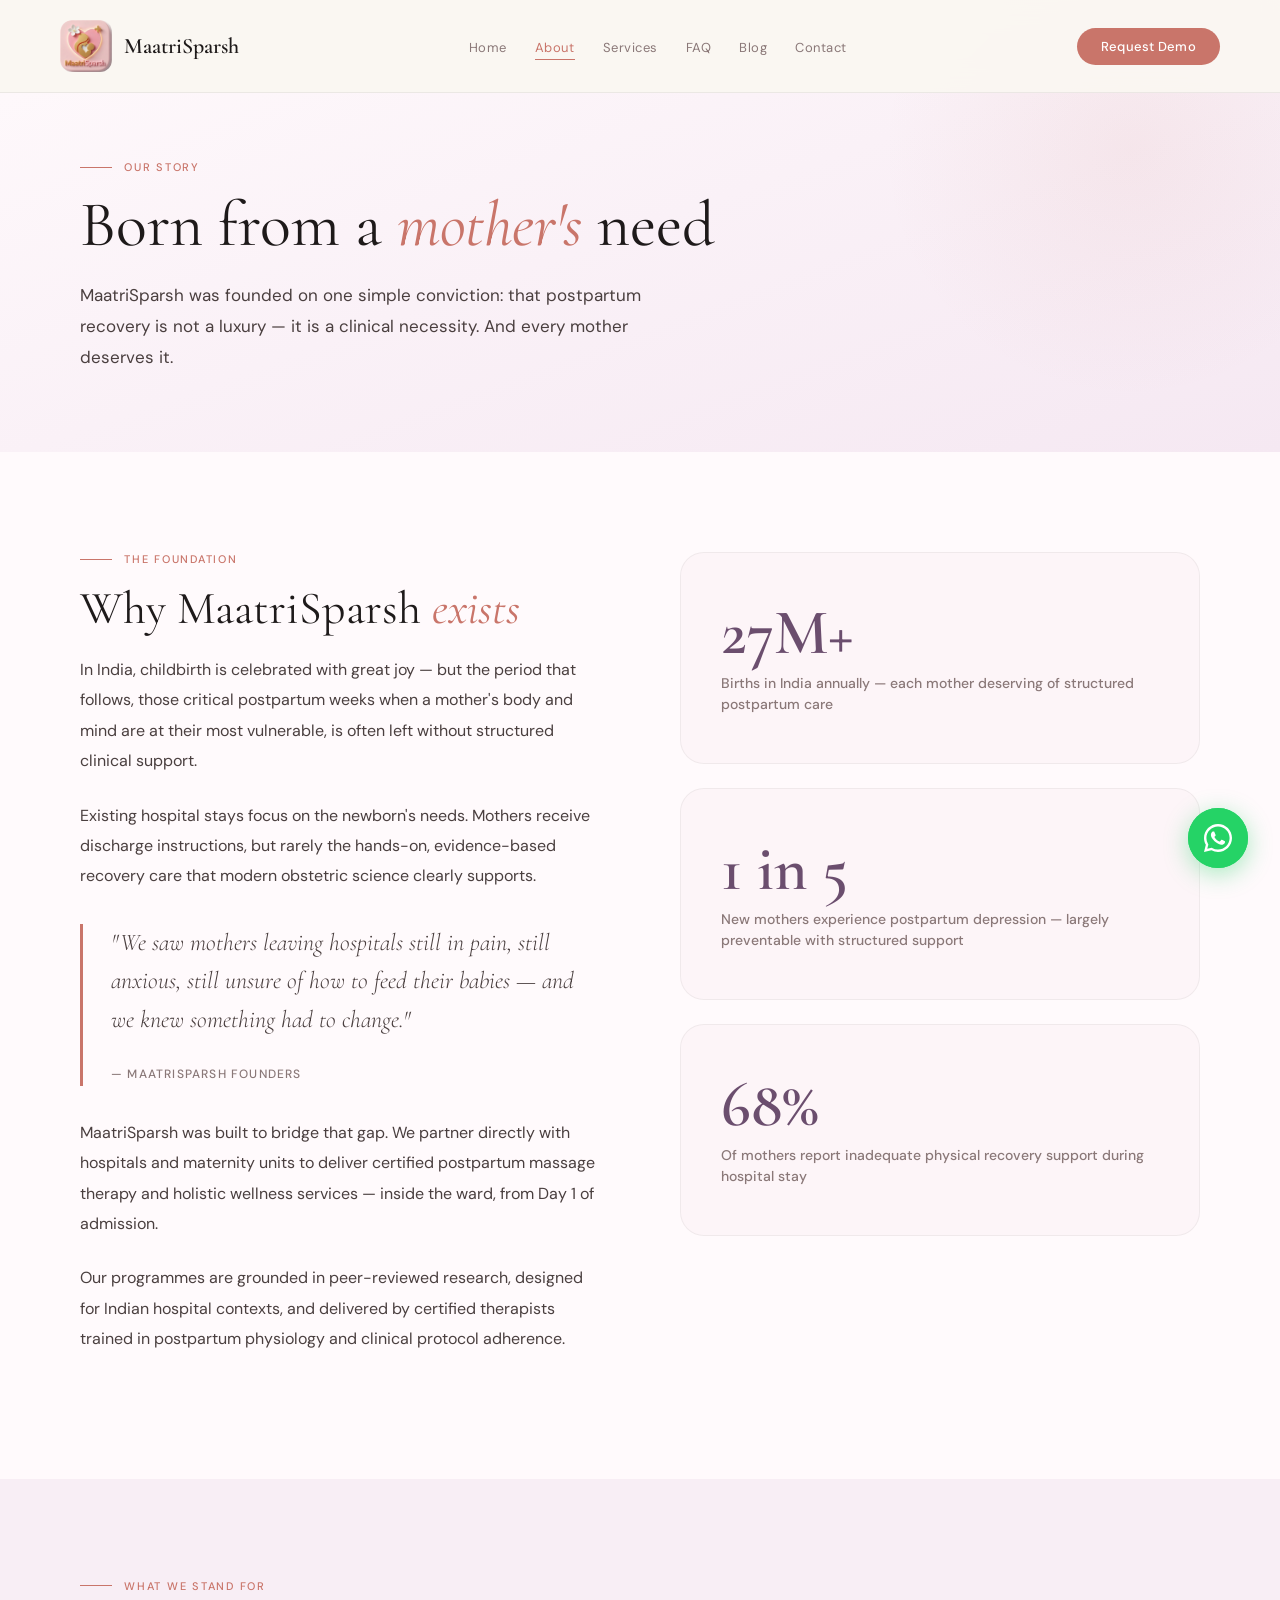
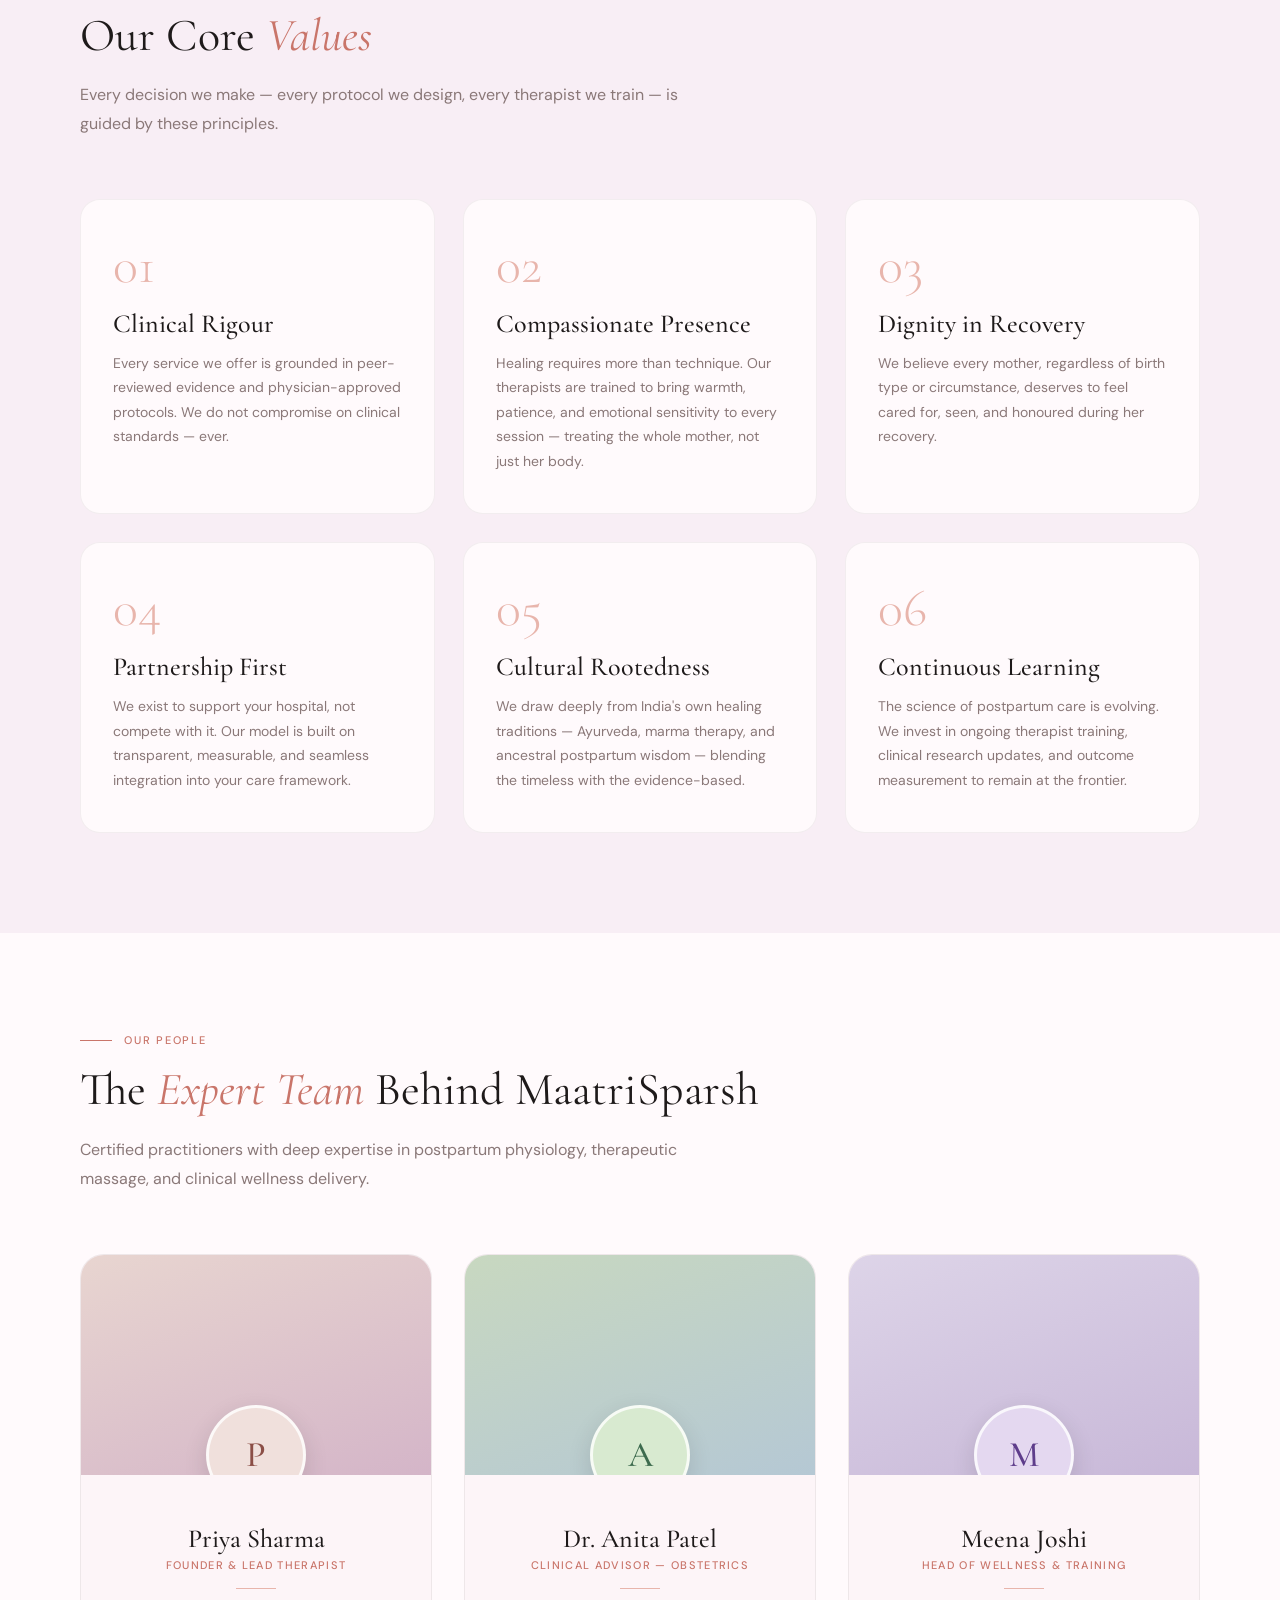
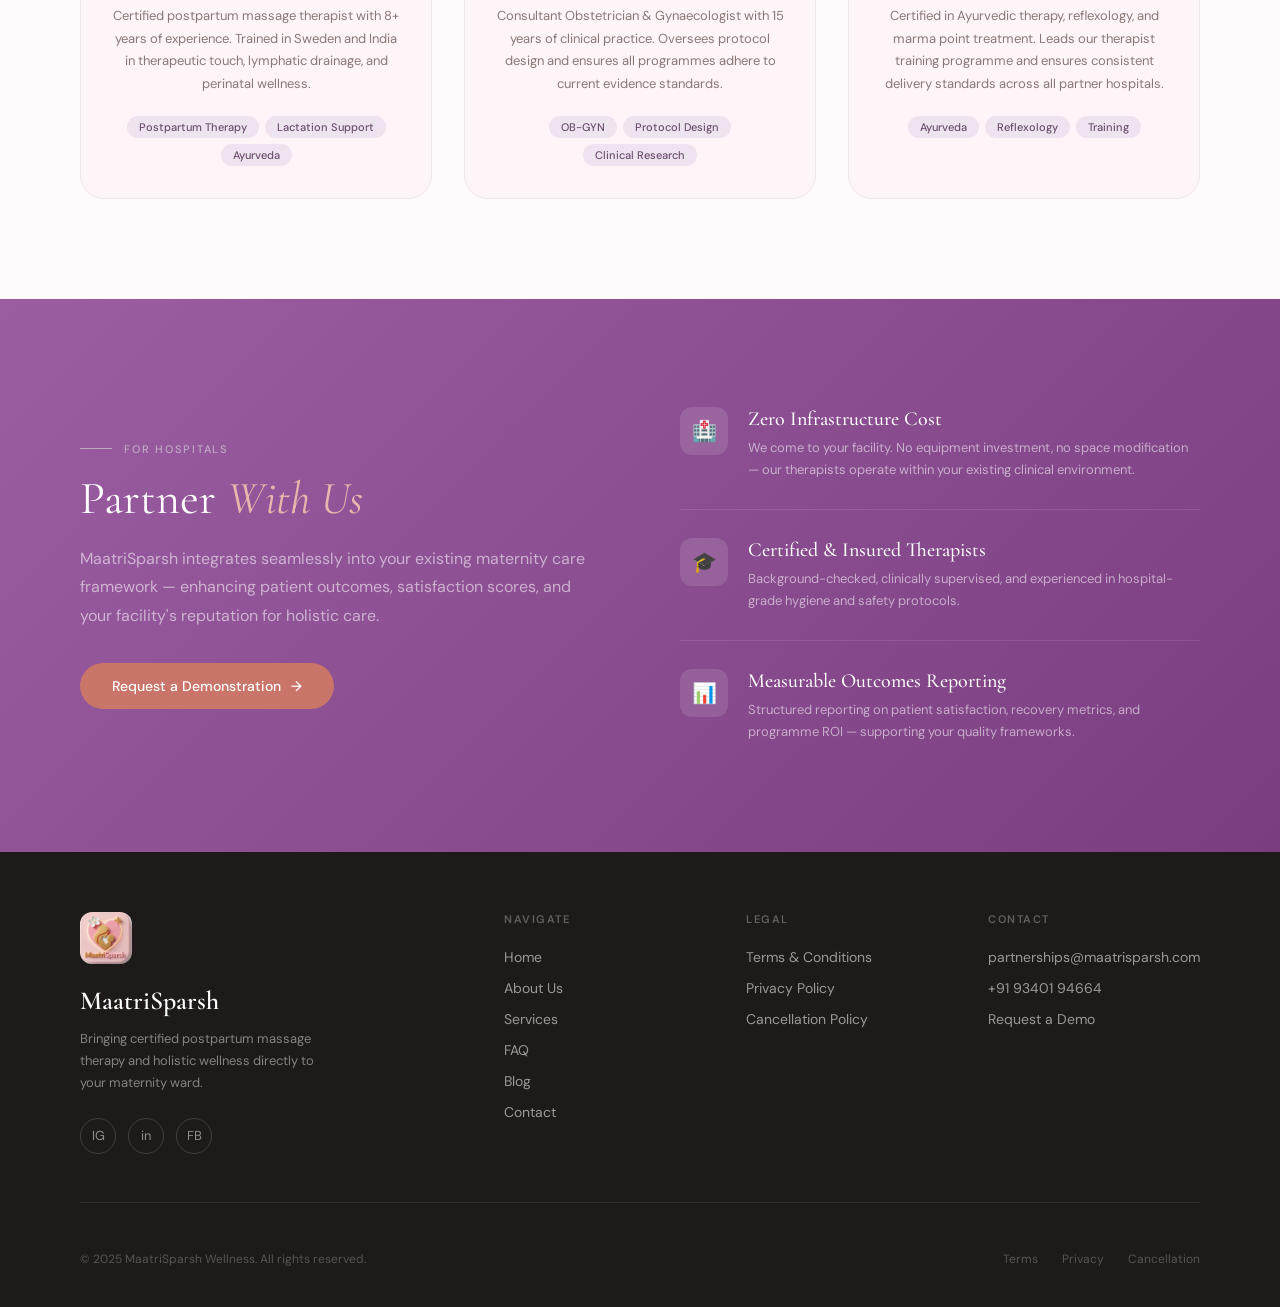
==== about.html @ 027df2d5 "added new  pages, contact, social media,FAQ, blog, etc 19-04-2026" ====
<!DOCTYPE html>
<html lang="en">
<head>
<meta charset="UTF-8">
<meta name="viewport" content="width=device-width, initial-scale=1.0">
<meta name="description" content="About MaatriSparsh — our story, our vision, and the team dedicated to postpartum healing.">
<title>About — MaatriSparsh</title>
<link href="https://fonts.googleapis.com/css2?family=Cormorant+Garamond:ital,wght@0,300;0,400;0,500;0,600;1,300;1,400&family=DM+Sans:wght@300;400;500&display=swap" rel="stylesheet">
<link rel="stylesheet" href="shared.css">
<style>
  /* ─── STORY ─── */
  .story-section {
    background: var(--warm-white);
    padding: 100px 80px;
    display: grid;
    grid-template-columns: 1fr 1fr;
    gap: 80px;
    align-items: start;
  }

  .story-body { font-size: 16px; line-height: 1.9; color: var(--ink-soft); }
  .story-body p { margin-bottom: 24px; }

  .story-quote {
    border-left: 3px solid var(--rose);
    padding-left: 28px;
    margin: 32px 0;
  }

  .story-quote-text {
    font-family: 'Cormorant Garamond', serif;
    font-size: 24px;
    font-style: italic;
    font-weight: 300;
    line-height: 1.6;
    color: var(--ink-soft);
    margin-bottom: 10px;
  }

  .story-quote-attr {
    font-size: 12px;
    letter-spacing: 0.1em;
    text-transform: uppercase;
    color: var(--ink-muted);
    font-weight: 500;
  }

  .story-aside {
    position: sticky;
    top: 100px;
  }

  .story-aside-card {
    background: var(--cream);
    border-radius: 24px;
    padding: 48px 40px;
    border: 1px solid rgba(0,0,0,0.05);
    margin-bottom: 24px;
  }

  .aside-num {
    font-family: 'Cormorant Garamond', serif;
    font-size: 64px;
    font-weight: 600;
    color: var(--plum);
    line-height: 1;
    margin-bottom: 8px;
  }

  .aside-label {
    font-size: 14px;
    color: var(--ink-muted);
    line-height: 1.5;
    font-weight: 500;
  }

  /* ─── VALUES ─── */
  .values-section {
    background: #F8EEF5;
    padding: 100px 80px;
  }

  .values-grid {
    display: grid;
    grid-template-columns: repeat(3, 1fr);
    gap: 28px;
    margin-top: 60px;
  }

  .value-card {
    background: var(--warm-white);
    border-radius: 20px;
    padding: 40px 32px;
    border: 1px solid rgba(0,0,0,0.05);
    transition: all 0.4s cubic-bezier(0.34, 1.56, 0.64, 1);
  }
  .value-card:hover { transform: translateY(-6px); box-shadow: 0 20px 40px rgba(107,78,110,0.1); }

  .value-num {
    font-family: 'Cormorant Garamond', serif;
    font-size: 52px;
    font-weight: 300;
    color: var(--rose-mid);
    line-height: 1;
    margin-bottom: 16px;
  }

  .value-title {
    font-family: 'Cormorant Garamond', serif;
    font-size: 26px;
    font-weight: 500;
    color: var(--ink);
    margin-bottom: 12px;
  }

  .value-text {
    font-size: 14px;
    line-height: 1.75;
    color: var(--ink-muted);
  }

  /* ─── TEAM ─── */
  .team-section {
    background: var(--warm-white);
    padding: 100px 80px;
  }

  .team-grid {
    display: grid;
    grid-template-columns: repeat(3, 1fr);
    gap: 32px;
    margin-top: 60px;
  }

  .team-card {
    border-radius: 24px;
    overflow: hidden;
    background: var(--cream);
    border: 1px solid rgba(0,0,0,0.06);
    transition: all 0.4s cubic-bezier(0.34, 1.56, 0.64, 1);
  }
  .team-card:hover { transform: translateY(-8px); box-shadow: 0 24px 48px rgba(107,78,110,0.14); border-color: var(--plum-mid); }

  .team-card-top {
    height: 220px;
    display: flex;
    align-items: flex-end;
    justify-content: center;
    overflow: hidden;
    position: relative;
  }

  .card-1 .team-card-top { background: linear-gradient(160deg,#E8D5D0,#D4B5C8); }
  .card-2 .team-card-top { background: linear-gradient(160deg,#C8D8C0,#B5C8D4); }
  .card-3 .team-card-top { background: linear-gradient(160deg,#DDD4E8,#C8B8D8); }

  .team-avatar {
    width: 100px; height: 100px;
    border-radius: 50%;
    border: 3px solid rgba(255,255,255,0.8);
    display: flex;
    align-items: center;
    justify-content: center;
    font-family: 'Cormorant Garamond', serif;
    font-size: 36px;
    font-weight: 500;
    position: absolute;
    bottom: -30px; left: 50%;
    transform: translateX(-50%);
    z-index: 2;
    box-shadow: 0 8px 24px rgba(0,0,0,0.12);
  }

  .card-1 .team-avatar { background: #F0E0DC; color: #8B4E46; }
  .card-2 .team-avatar { background: #D8EAD0; color: #3D6B4E; }
  .card-3 .team-avatar { background: #E4D8F0; color: #5E3D8B; }

  .team-card-body { padding: 48px 28px 32px; text-align: center; }

  .team-name {
    font-family: 'Cormorant Garamond', serif;
    font-size: 26px;
    font-weight: 500;
    color: var(--ink);
    margin-bottom: 4px;
  }

  .team-role {
    font-size: 11px;
    font-weight: 500;
    letter-spacing: 0.12em;
    text-transform: uppercase;
    color: var(--rose);
    margin-bottom: 16px;
  }

  .team-divider { width: 40px; height: 1px; background: var(--rose-mid); margin: 0 auto 16px; }

  .team-bio {
    font-size: 13px;
    line-height: 1.75;
    color: var(--ink-muted);
    margin-bottom: 20px;
  }

  .team-tags { display: flex; flex-wrap: wrap; gap: 6px; justify-content: center; }

  .team-tag {
    background: var(--plum-light);
    color: var(--plum);
    border-radius: 100px;
    padding: 4px 12px;
    font-size: 11px;
    font-weight: 500;
  }

  /* ─── PARTNERSHIP ─── */
  .partnership-strip {
    background: linear-gradient(135deg, #9B5EA2 0%, #7A3D7F 100%);
    padding: 80px;
    display: grid;
    grid-template-columns: 1fr 1fr;
    gap: 80px;
    align-items: center;
  }

  .partnership-strip .section-label { color: var(--plum-mid); }
  .partnership-strip .section-label::before { background: var(--plum-mid); }
  .partnership-strip .section-heading { color: white; }
  .partnership-strip .section-heading em { color: var(--rose-mid); }
  .partnership-strip .section-lead { color: rgba(255,255,255,0.55); }

  .partner-features { display: flex; flex-direction: column; gap: 0; }

  .partner-feature {
    display: grid;
    grid-template-columns: 48px 1fr;
    gap: 20px;
    padding: 28px 0;
    border-bottom: 1px solid rgba(255,255,255,0.1);
    align-items: start;
  }
  .partner-feature:last-child { border-bottom: none; }

  .partner-icon {
    width: 48px; height: 48px;
    border-radius: 12px;
    background: rgba(255,255,255,0.12);
    display: flex;
    align-items: center;
    justify-content: center;
    font-size: 20px;
    flex-shrink: 0;
  }

  .partner-title {
    font-family: 'Cormorant Garamond', serif;
    font-size: 20px;
    font-weight: 500;
    color: white;
    margin-bottom: 6px;
  }

  .partner-text {
    font-size: 13px;
    line-height: 1.7;
    color: rgba(255,255,255,0.55);
  }

  @media (max-width: 900px) {
    .story-section { grid-template-columns: 1fr; gap: 40px; }
    .story-aside { position: static; }
    .values-grid { grid-template-columns: 1fr; }
    .team-grid { grid-template-columns: 1fr; }
    .partnership-strip { grid-template-columns: 1fr; padding: 60px 32px; }
  }

  @media (max-width: 600px) {
    .story-section { padding: 56px 20px; }
    .values-section { padding: 56px 20px; }
    .team-section { padding: 56px 20px; }
    .partnership-strip { padding: 56px 20px; gap: 40px; }
  }
</style>
</head>
<body data-page="about">

<div class="page-hero">
  <div class="page-hero-label">Our Story</div>
  <h1>Born from a <em>mother's</em> need</h1>
  <p class="page-hero-lead">MaatriSparsh was founded on one simple conviction: that postpartum recovery is not a luxury — it is a clinical necessity. And every mother deserves it.</p>
</div>

<!-- STORY -->
<section class="story-section">
  <div>
    <div class="section-label reveal">The Foundation</div>
    <h2 class="section-heading reveal">Why MaatriSparsh <em>exists</em></h2>
    <div class="story-body reveal">
      <p>In India, childbirth is celebrated with great joy — but the period that follows, those critical postpartum weeks when a mother's body and mind are at their most vulnerable, is often left without structured clinical support.</p>
      <p>Existing hospital stays focus on the newborn's needs. Mothers receive discharge instructions, but rarely the hands-on, evidence-based recovery care that modern obstetric science clearly supports.</p>

      <div class="story-quote">
        <p class="story-quote-text">"We saw mothers leaving hospitals still in pain, still anxious, still unsure of how to feed their babies — and we knew something had to change."</p>
        <p class="story-quote-attr">— MaatriSparsh Founders</p>
      </div>

      <p>MaatriSparsh was built to bridge that gap. We partner directly with hospitals and maternity units to deliver certified postpartum massage therapy and holistic wellness services — inside the ward, from Day 1 of admission.</p>
      <p>Our programmes are grounded in peer-reviewed research, designed for Indian hospital contexts, and delivered by certified therapists trained in postpartum physiology and clinical protocol adherence.</p>
    </div>
  </div>

  <div class="story-aside">
    <div class="story-aside-card reveal">
      <div class="aside-num">27M+</div>
      <div class="aside-label">Births in India annually — each mother deserving of structured postpartum care</div>
    </div>
    <div class="story-aside-card reveal">
      <div class="aside-num">1 in 5</div>
      <div class="aside-label">New mothers experience postpartum depression — largely preventable with structured support</div>
    </div>
    <div class="story-aside-card reveal">
      <div class="aside-num">68%</div>
      <div class="aside-label">Of mothers report inadequate physical recovery support during hospital stay</div>
    </div>
  </div>
</section>

<!-- VALUES -->
<section class="values-section">
  <div class="section-label reveal">What We Stand For</div>
  <h2 class="section-heading reveal">Our Core <em>Values</em></h2>
  <p class="section-lead reveal">Every decision we make — every protocol we design, every therapist we train — is guided by these principles.</p>

  <div class="values-grid">
    <div class="value-card reveal">
      <div class="value-num">01</div>
      <div class="value-title">Clinical Rigour</div>
      <p class="value-text">Every service we offer is grounded in peer-reviewed evidence and physician-approved protocols. We do not compromise on clinical standards — ever.</p>
    </div>
    <div class="value-card reveal">
      <div class="value-num">02</div>
      <div class="value-title">Compassionate Presence</div>
      <p class="value-text">Healing requires more than technique. Our therapists are trained to bring warmth, patience, and emotional sensitivity to every session — treating the whole mother, not just her body.</p>
    </div>
    <div class="value-card reveal">
      <div class="value-num">03</div>
      <div class="value-title">Dignity in Recovery</div>
      <p class="value-text">We believe every mother, regardless of birth type or circumstance, deserves to feel cared for, seen, and honoured during her recovery.</p>
    </div>
    <div class="value-card reveal">
      <div class="value-num">04</div>
      <div class="value-title">Partnership First</div>
      <p class="value-text">We exist to support your hospital, not compete with it. Our model is built on transparent, measurable, and seamless integration into your care framework.</p>
    </div>
    <div class="value-card reveal">
      <div class="value-num">05</div>
      <div class="value-title">Cultural Rootedness</div>
      <p class="value-text">We draw deeply from India's own healing traditions — Ayurveda, marma therapy, and ancestral postpartum wisdom — blending the timeless with the evidence-based.</p>
    </div>
    <div class="value-card reveal">
      <div class="value-num">06</div>
      <div class="value-title">Continuous Learning</div>
      <p class="value-text">The science of postpartum care is evolving. We invest in ongoing therapist training, clinical research updates, and outcome measurement to remain at the frontier.</p>
    </div>
  </div>
</section>

<!-- TEAM -->
<section class="team-section">
  <div class="section-label reveal">Our People</div>
  <h2 class="section-heading reveal">The <em>Expert Team</em> Behind MaatriSparsh</h2>
  <p class="section-lead reveal">Certified practitioners with deep expertise in postpartum physiology, therapeutic massage, and clinical wellness delivery.</p>

  <div class="team-grid">
    <div class="team-card card-1 reveal">
      <div class="team-card-top">
        <div class="team-avatar">P</div>
      </div>
      <div class="team-card-body">
        <div class="team-name">Priya Sharma</div>
        <div class="team-role">Founder & Lead Therapist</div>
        <div class="team-divider"></div>
        <p class="team-bio">Certified postpartum massage therapist with 8+ years of experience. Trained in Sweden and India in therapeutic touch, lymphatic drainage, and perinatal wellness.</p>
        <div class="team-tags">
          <span class="team-tag">Postpartum Therapy</span>
          <span class="team-tag">Lactation Support</span>
          <span class="team-tag">Ayurveda</span>
        </div>
      </div>
    </div>

    <div class="team-card card-2 reveal">
      <div class="team-card-top">
        <div class="team-avatar">A</div>
      </div>
      <div class="team-card-body">
        <div class="team-name">Dr. Anita Patel</div>
        <div class="team-role">Clinical Advisor — Obstetrics</div>
        <div class="team-divider"></div>
        <p class="team-bio">Consultant Obstetrician & Gynaecologist with 15 years of clinical practice. Oversees protocol design and ensures all programmes adhere to current evidence standards.</p>
        <div class="team-tags">
          <span class="team-tag">OB-GYN</span>
          <span class="team-tag">Protocol Design</span>
          <span class="team-tag">Clinical Research</span>
        </div>
      </div>
    </div>

    <div class="team-card card-3 reveal">
      <div class="team-card-top">
        <div class="team-avatar">M</div>
      </div>
      <div class="team-card-body">
        <div class="team-name">Meena Joshi</div>
        <div class="team-role">Head of Wellness & Training</div>
        <div class="team-divider"></div>
        <p class="team-bio">Certified in Ayurvedic therapy, reflexology, and marma point treatment. Leads our therapist training programme and ensures consistent delivery standards across all partner hospitals.</p>
        <div class="team-tags">
          <span class="team-tag">Ayurveda</span>
          <span class="team-tag">Reflexology</span>
          <span class="team-tag">Training</span>
        </div>
      </div>
    </div>
  </div>
</section>

<!-- PARTNERSHIP STRIP -->
<section class="partnership-strip" style="padding: 80px;">
  <div>
    <div class="section-label">For Hospitals</div>
    <h2 class="section-heading">Partner <em>With Us</em></h2>
    <p class="section-lead">MaatriSparsh integrates seamlessly into your existing maternity care framework — enhancing patient outcomes, satisfaction scores, and your facility's reputation for holistic care.</p>
    <a href="contact.html" style="display:inline-flex;align-items:center;gap:10px;margin-top:32px;background:var(--rose);color:white;border-radius:100px;padding:14px 32px;font-size:14px;font-weight:500;text-decoration:none;transition:all 0.3s;">Request a Demonstration <span>→</span></a>
  </div>
  <div class="partner-features">
    <div class="partner-feature reveal">
      <div class="partner-icon">🏥</div>
      <div>
        <div class="partner-title">Zero Infrastructure Cost</div>
        <p class="partner-text">We come to your facility. No equipment investment, no space modification — our therapists operate within your existing clinical environment.</p>
      </div>
    </div>
    <div class="partner-feature reveal">
      <div class="partner-icon">🎓</div>
      <div>
        <div class="partner-title">Certified & Insured Therapists</div>
        <p class="partner-text">Background-checked, clinically supervised, and experienced in hospital-grade hygiene and safety protocols.</p>
      </div>
    </div>
    <div class="partner-feature reveal">
      <div class="partner-icon">📊</div>
      <div>
        <div class="partner-title">Measurable Outcomes Reporting</div>
        <p class="partner-text">Structured reporting on patient satisfaction, recovery metrics, and programme ROI — supporting your quality frameworks.</p>
      </div>
    </div>
  </div>
</section>

<script src="shared.js"></script>
</body>
</html>
---- shared.css ----
/* ─── MAATRISPARSH SHARED STYLES ─── */
@import url('https://fonts.googleapis.com/css2?family=Cormorant+Garamond:ital,wght@0,300;0,400;0,500;0,600;1,300;1,400&family=DM+Sans:wght@300;400;500&display=swap');

*, *::before, *::after { box-sizing: border-box; margin: 0; padding: 0; }

:root {
  --rose: #C9756A;
  --rose-light: #F5EAE7;
  --rose-mid: #E8B5AC;
  --plum: #6B4E6E;
  --plum-light: #EDE4EF;
  --plum-mid: #C2A8C5;
  --cream: #FDF5F8;
  --warm-white: #FFFAFC;
  --ink: #1E1A1A;
  --ink-soft: #4A3F3F;
  --ink-muted: #8A7878;
  --gold: #B8956A;
  --gold-light: #F5EDD9;
  --green-soft: #4E7A5F;
  --green-light: #E6F0EA;
}

html { scroll-behavior: smooth; }

body {
  font-family: 'DM Sans', sans-serif;
  background: var(--cream);
  color: var(--ink);
  overflow-x: hidden;
}

/* ─── NAV ─── */
nav {
  position: fixed;
  top: 0; left: 0; right: 0;
  z-index: 100;
  padding: 20px 60px;
  display: flex;
  align-items: center;
  justify-content: space-between;
  background: rgba(250,247,242,0.94);
  backdrop-filter: blur(14px);
  border-bottom: 1px solid rgba(0,0,0,0.06);
  animation: navSlide 0.6s 0.2s both;
}

@keyframes navSlide {
  from { transform: translateY(-100%); opacity: 0; }
  to   { transform: translateY(0);    opacity: 1; }
}

.nav-brand {
  display: flex;
  align-items: center;
  gap: 12px;
  text-decoration: none;
}

.nav-logo {
  height: 52px; width: 52px;
  border-radius: 12px;
  object-fit: cover;
}

.nav-brand-name {
  font-family: 'Cormorant Garamond', serif;
  font-size: 22px;
  font-weight: 600;
  color: var(--ink);
}

.nav-links {
  display: flex;
  gap: 28px;
  list-style: none;
  align-items: center;
}

.nav-links a {
  font-size: 13px;
  color: var(--ink-muted);
  text-decoration: none;
  letter-spacing: 0.04em;
  transition: color 0.2s;
  position: relative;
  padding-bottom: 2px;
}

.nav-links a::after {
  content: '';
  position: absolute;
  bottom: -2px; left: 0;
  width: 0; height: 1px;
  background: var(--rose);
  transition: width 0.3s;
}

.nav-links a:hover { color: var(--rose); }
.nav-links a:hover::after { width: 100%; }
.nav-links a.active { color: var(--rose); }
.nav-links a.active::after { width: 100%; }

.nav-cta {
  background: var(--rose);
  color: white;
  border-radius: 100px;
  padding: 10px 24px;
  font-size: 13px;
  font-weight: 500;
  text-decoration: none;
  transition: all 0.2s;
  letter-spacing: 0.02em;
}

.nav-cta:hover {
  background: #b3635a;
  transform: translateY(-1px);
  box-shadow: 0 8px 24px rgba(201,117,106,0.3);
}

/* ─── HAMBURGER ─── */
.nav-hamburger {
  display: none;
  flex-direction: column;
  justify-content: center;
  gap: 5px;
  width: 36px; height: 36px;
  background: none;
  border: none;
  cursor: pointer;
  padding: 4px;
  border-radius: 8px;
  transition: background 0.2s;
}
.nav-hamburger:hover { background: var(--rose-light); }
.nav-hamburger span {
  display: block;
  width: 22px; height: 2px;
  background: var(--ink);
  border-radius: 2px;
}

/* ─── MOBILE DRAWER ─── */
.mobile-drawer-overlay {
  display: none;
  position: fixed; inset: 0;
  background: rgba(30,26,26,0.45);
  z-index: 199;
  backdrop-filter: blur(2px);
  opacity: 0;
  transition: opacity 0.3s;
}
.mobile-drawer-overlay.open { display: block; opacity: 1; }

.mobile-drawer {
  position: fixed;
  top: 0; right: 0; bottom: 0;
  width: 300px; max-width: 85vw;
  background: var(--warm-white);
  z-index: 200;
  transform: translateX(100%);
  transition: transform 0.35s cubic-bezier(0.4,0,0.2,1);
  box-shadow: -8px 0 40px rgba(0,0,0,0.12);
}
.mobile-drawer.open { transform: translateX(0); }

.mobile-drawer-inner {
  padding: 24px;
  display: flex;
  flex-direction: column;
  height: 100%;
  overflow-y: auto;
}

.mobile-drawer-close {
  align-self: flex-end;
  width: 36px; height: 36px;
  border-radius: 50%;
  border: 1px solid rgba(0,0,0,0.1);
  background: none;
  font-size: 16px;
  color: var(--ink-muted);
  cursor: pointer;
  display: flex;
  align-items: center;
  justify-content: center;
  margin-bottom: 28px;
}

.mobile-nav-links {
  display: flex;
  flex-direction: column;
  gap: 4px;
  flex: 1;
}

.mob-link {
  display: block;
  padding: 14px 16px;
  border-radius: 12px;
  font-size: 16px;
  color: var(--ink-soft);
  text-decoration: none;
  transition: background 0.2s, color 0.2s;
}
.mob-link:hover, .mob-link.active { background: var(--rose-light); color: var(--rose); }

.mobile-drawer-ctas {
  display: flex;
  flex-direction: column;
  gap: 12px;
  padding-top: 24px;
  border-top: 1px solid rgba(0,0,0,0.06);
  margin-top: 20px;
}

.mob-cta-email {
  display: block; text-align: center;
  padding: 14px; border-radius: 12px;
  background: var(--rose); color: white;
  text-decoration: none; font-size: 14px; font-weight: 500;
}

.mob-cta-wa {
  display: block; text-align: center;
  padding: 14px; border-radius: 12px;
  background: #25D366; color: white;
  text-decoration: none; font-size: 14px; font-weight: 500;
}

/* ─── PAGE HERO (inner pages) ─── */
.page-hero {
  padding: 160px 80px 80px;
  background: linear-gradient(160deg, var(--warm-white) 0%, #F5E8F2 100%);
  position: relative;
  overflow: hidden;
}

.page-hero::before {
  content: '';
  position: absolute;
  top: -100px; right: -100px;
  width: 500px; height: 500px;
  border-radius: 50%;
  background: radial-gradient(circle, rgba(201,117,106,0.08) 0%, transparent 70%);
  pointer-events: none;
}

.page-hero-label {
  font-size: 11px;
  font-weight: 500;
  letter-spacing: 0.16em;
  text-transform: uppercase;
  color: var(--rose);
  margin-bottom: 16px;
  display: flex;
  align-items: center;
  gap: 12px;
}
.page-hero-label::before {
  content: '';
  display: block;
  width: 32px; height: 1px;
  background: var(--rose);
}

.page-hero h1 {
  font-family: 'Cormorant Garamond', serif;
  font-size: 64px;
  font-weight: 400;
  line-height: 1.1;
  color: var(--ink);
  margin-bottom: 20px;
}

.page-hero h1 em {
  font-style: italic;
  color: var(--rose);
}

.page-hero-lead {
  font-size: 17px;
  line-height: 1.8;
  color: var(--ink-soft);
  max-width: 580px;
}

/* ─── SECTIONS ─── */
section { padding: 100px 80px; }

.section-label {
  font-size: 11px;
  font-weight: 500;
  letter-spacing: 0.16em;
  text-transform: uppercase;
  color: var(--rose);
  margin-bottom: 16px;
  display: flex;
  align-items: center;
  gap: 12px;
}
.section-label::before {
  content: '';
  display: block;
  width: 32px; height: 1px;
  background: var(--rose);
}

.section-heading {
  font-family: 'Cormorant Garamond', serif;
  font-size: 46px;
  font-weight: 400;
  line-height: 1.15;
  color: var(--ink);
  margin-bottom: 20px;
}
.section-heading em { font-style: italic; color: var(--rose); }

.section-lead {
  font-size: 16px;
  line-height: 1.8;
  color: var(--ink-muted);
  max-width: 600px;
}

/* ─── FOOTER ─── */
footer {
  background: var(--ink);
  color: rgba(255,255,255,0.7);
  padding: 60px 80px 40px;
}

.footer-grid {
  display: grid;
  grid-template-columns: 2fr 1fr 1fr 1fr;
  gap: 60px;
  margin-bottom: 48px;
  padding-bottom: 48px;
  border-bottom: 1px solid rgba(255,255,255,0.08);
}

.footer-brand-name {
  font-family: 'Cormorant Garamond', serif;
  font-size: 26px;
  font-weight: 600;
  color: white;
  margin: 16px 0 12px;
}

.footer-tagline {
  font-size: 13px;
  line-height: 1.7;
  color: rgba(255,255,255,0.45);
  max-width: 260px;
  margin-bottom: 24px;
}

.footer-social {
  display: flex;
  gap: 12px;
}

.footer-social a {
  width: 36px; height: 36px;
  border-radius: 50%;
  border: 1px solid rgba(255,255,255,0.15);
  display: flex;
  align-items: center;
  justify-content: center;
  color: rgba(255,255,255,0.5);
  text-decoration: none;
  font-size: 13px;
  transition: all 0.2s;
}

.footer-social a:hover {
  background: var(--rose);
  border-color: var(--rose);
  color: white;
}

.footer-col-title {
  font-size: 11px;
  font-weight: 600;
  letter-spacing: 0.14em;
  text-transform: uppercase;
  color: rgba(255,255,255,0.3);
  margin-bottom: 20px;
}

.footer-col ul {
  list-style: none;
  display: flex;
  flex-direction: column;
  gap: 10px;
}

.footer-col ul a {
  font-size: 14px;
  color: rgba(255,255,255,0.55);
  text-decoration: none;
  transition: color 0.2s;
}

.footer-col ul a:hover { color: var(--rose-mid); }

.footer-bottom {
  display: flex;
  align-items: center;
  justify-content: space-between;
}

.footer-copy {
  font-size: 12px;
  color: rgba(255,255,255,0.25);
}

.footer-legal {
  display: flex;
  gap: 24px;
}

.footer-legal a {
  font-size: 12px;
  color: rgba(255,255,255,0.25);
  text-decoration: none;
  transition: color 0.2s;
}

.footer-legal a:hover { color: rgba(255,255,255,0.5); }

/* ─── WHATSAPP FLOAT ─── */
.wa-float {
  position: fixed;
  bottom: 32px; right: 32px;
  z-index: 999;
  display: flex;
  flex-direction: column;
  align-items: flex-end;
  gap: 10px;
}

.wa-tooltip {
  background: var(--warm-white);
  border: 1px solid rgba(0,0,0,0.08);
  border-radius: 12px;
  padding: 10px 16px;
  font-size: 13px;
  color: var(--ink-soft);
  white-space: nowrap;
  box-shadow: 0 8px 24px rgba(0,0,0,0.10);
  opacity: 0;
  transform: translateX(10px);
  transition: opacity 0.3s, transform 0.3s;
  pointer-events: none;
}

.wa-float:hover .wa-tooltip { opacity: 1; transform: translateX(0); }

.wa-btn {
  width: 60px; height: 60px;
  border-radius: 50%;
  background: #25D366;
  display: flex;
  align-items: center;
  justify-content: center;
  text-decoration: none;
  box-shadow: 0 6px 24px rgba(37,211,102,0.40);
  transition: transform 0.3s, box-shadow 0.3s;
  position: relative;
}

.wa-btn:hover { transform: scale(1.12); box-shadow: 0 10px 32px rgba(37,211,102,0.50); }
.wa-btn svg { width: 32px; height: 32px; fill: white; }

.wa-pulse {
  position: absolute; inset: 0;
  border-radius: 50%;
  background: #25D366;
  animation: wa-pulse-anim 2.5s ease-out infinite;
  z-index: -1;
}

@keyframes wa-pulse-anim {
  0%   { transform: scale(1);   opacity: 0.6; }
  70%  { transform: scale(1.5); opacity: 0; }
  100% { transform: scale(1.5); opacity: 0; }
}

/* ─── SCROLL REVEALS ─── */
.reveal {
  opacity: 0;
  transform: translateY(28px);
  transition: opacity 0.7s, transform 0.7s;
}
.reveal.visible { opacity: 1; transform: translateY(0); }

/* ─── RESPONSIVE ─── */
@media (max-width: 900px) {
  nav { padding: 16px 24px; }
  .nav-links { display: none; }
  .nav-hamburger { display: flex; }
  section { padding: 60px 32px; }
  .page-hero { padding: 120px 32px 60px; }
  .page-hero h1 { font-size: 44px; }
  .section-heading { font-size: 36px; }
  .footer-grid { grid-template-columns: 1fr 1fr; gap: 32px; }
  .footer-bottom { flex-direction: column; gap: 16px; text-align: center; }
}

@media (max-width: 600px) {
  nav { padding: 14px 20px; }
  section { padding: 56px 20px; }
  .page-hero { padding: 100px 20px 50px; }
  .page-hero h1 { font-size: 34px; }
  .section-heading { font-size: 30px; }
  .footer-grid { grid-template-columns: 1fr; gap: 28px; }
  .wa-float { bottom: 20px; right: 20px; }
  .wa-tooltip { display: none; }
}
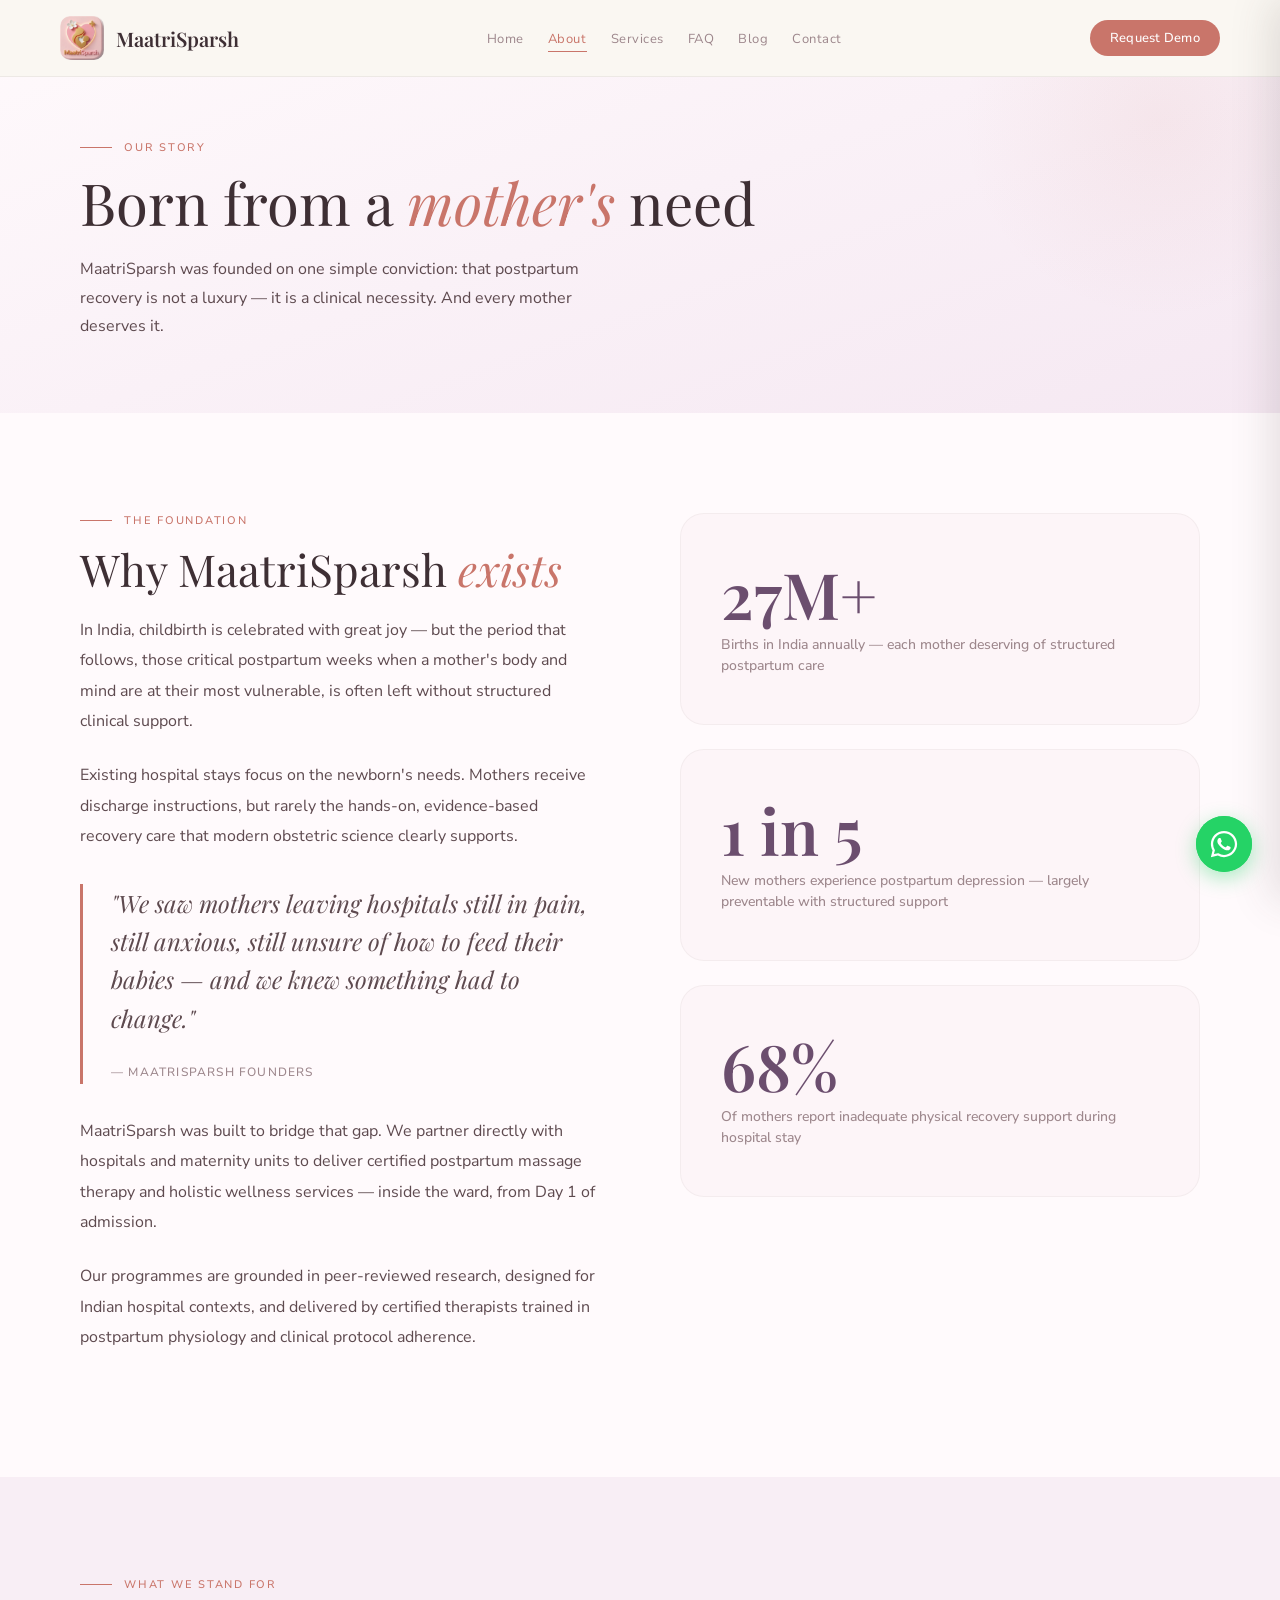
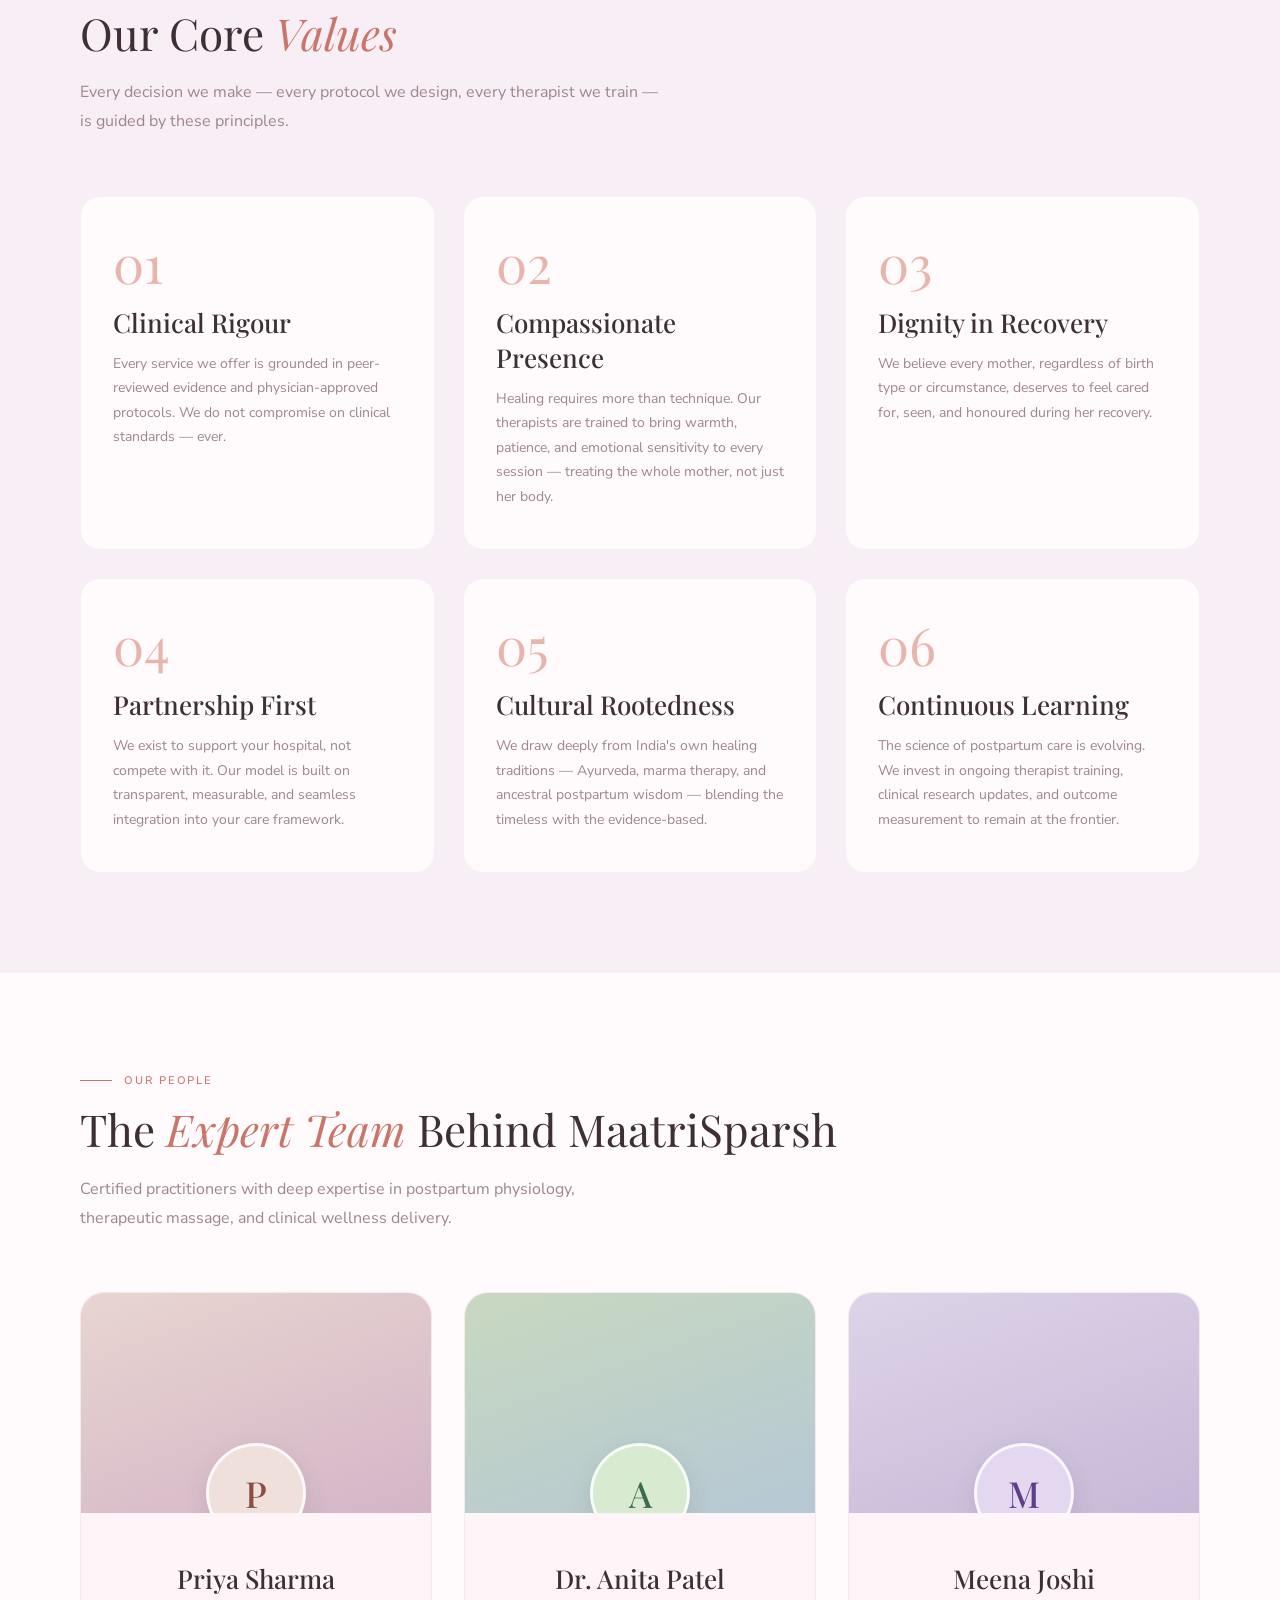
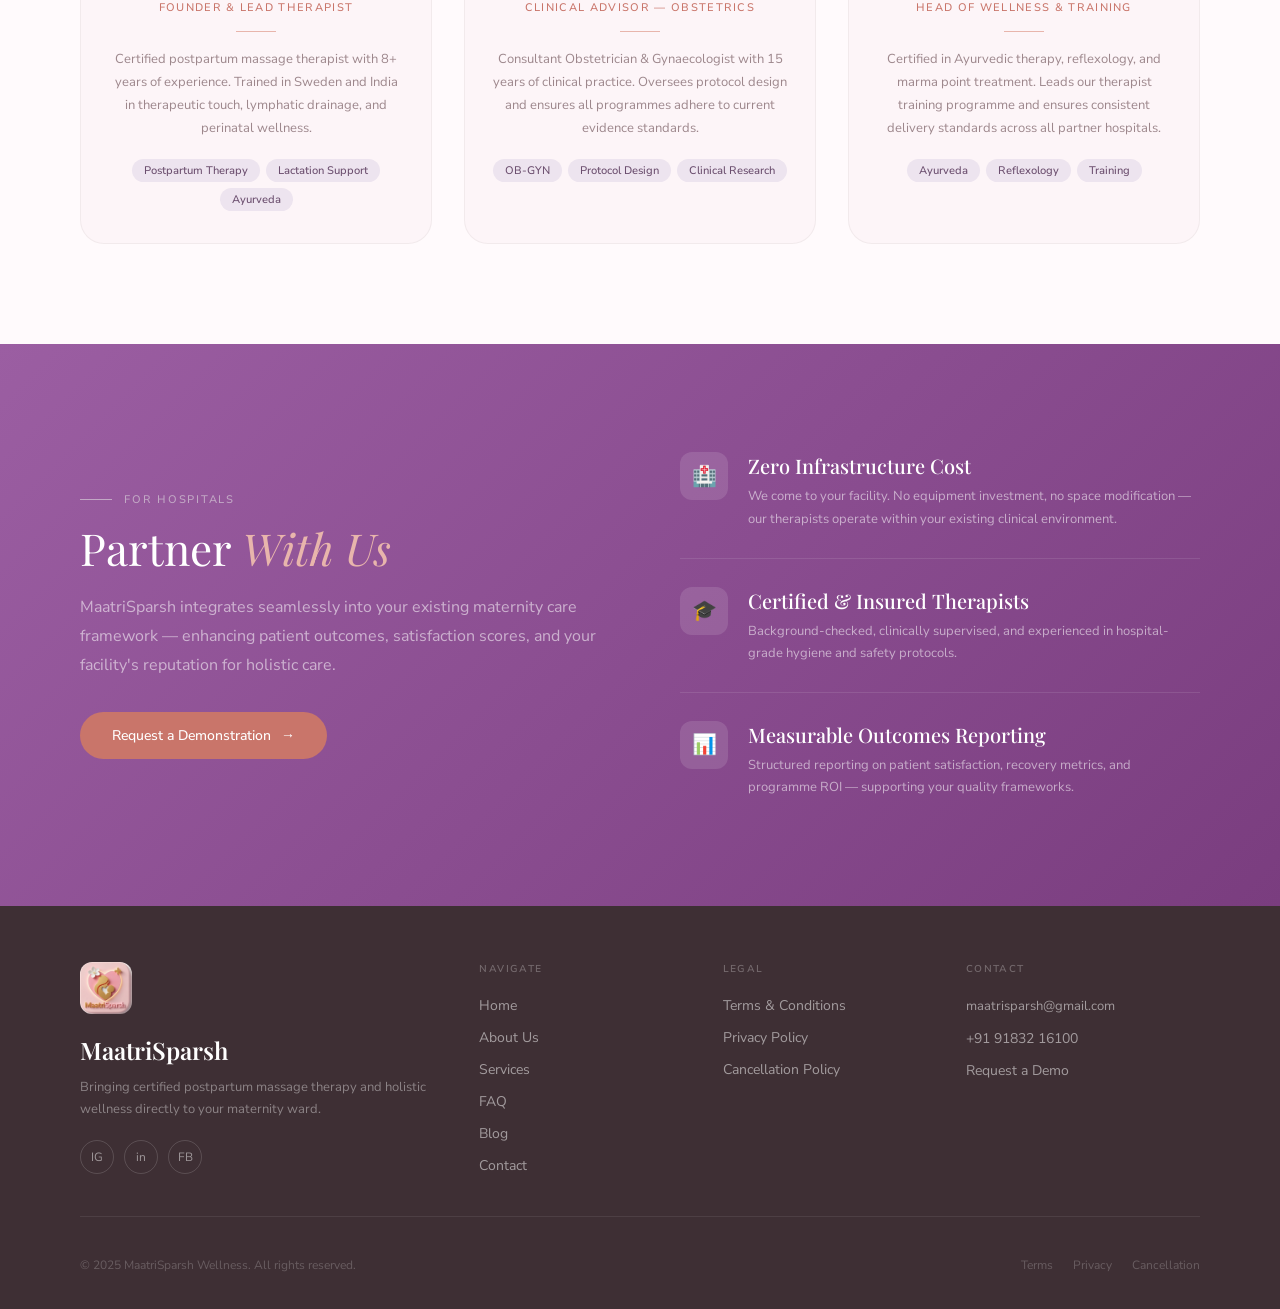
==== commit d9f2af67: "Refresh site theme, contact info, and legal page integrity" ====
--- a/about.html
+++ b/about.html
@@ -5,7 +5,7 @@
 <meta name="viewport" content="width=device-width, initial-scale=1.0">
 <meta name="description" content="About MaatriSparsh — our story, our vision, and the team dedicated to postpartum healing.">
 <title>About — MaatriSparsh</title>
-<link href="https://fonts.googleapis.com/css2?family=Cormorant+Garamond:ital,wght@0,300;0,400;0,500;0,600;1,300;1,400&family=DM+Sans:wght@300;400;500&display=swap" rel="stylesheet">
+<link href="https://fonts.googleapis.com/css2?family=Playfair+Display:ital,wght@0,400;0,500;0,600;1,400;1,500&family=Nunito+Sans:wght@300;400;500;600&display=swap" rel="stylesheet">
 <link rel="stylesheet" href="shared.css">
 <style>
   /* ─── STORY ─── */
@@ -28,7 +28,7 @@
   }
 
   .story-quote-text {
-    font-family: 'Cormorant Garamond', serif;
+    font-family: 'Playfair Display', serif;
     font-size: 24px;
     font-style: italic;
     font-weight: 300;
@@ -54,12 +54,12 @@
     background: var(--cream);
     border-radius: 24px;
     padding: 48px 40px;
-    border: 1px solid rgba(0,0,0,0.05);
+    border: 1px solid rgba(74,63,63,0.05);
     margin-bottom: 24px;
   }
 
   .aside-num {
-    font-family: 'Cormorant Garamond', serif;
+    font-family: 'Playfair Display', serif;
     font-size: 64px;
     font-weight: 600;
     color: var(--plum);
@@ -91,13 +91,13 @@
     background: var(--warm-white);
     border-radius: 20px;
     padding: 40px 32px;
-    border: 1px solid rgba(0,0,0,0.05);
+    border: 1px solid rgba(74,63,63,0.05);
     transition: all 0.4s cubic-bezier(0.34, 1.56, 0.64, 1);
   }
   .value-card:hover { transform: translateY(-6px); box-shadow: 0 20px 40px rgba(107,78,110,0.1); }
 
   .value-num {
-    font-family: 'Cormorant Garamond', serif;
+    font-family: 'Playfair Display', serif;
     font-size: 52px;
     font-weight: 300;
     color: var(--rose-mid);
@@ -106,7 +106,7 @@
   }
 
   .value-title {
-    font-family: 'Cormorant Garamond', serif;
+    font-family: 'Playfair Display', serif;
     font-size: 26px;
     font-weight: 500;
     color: var(--ink);
@@ -136,7 +136,7 @@
     border-radius: 24px;
     overflow: hidden;
     background: var(--cream);
-    border: 1px solid rgba(0,0,0,0.06);
+    border: 1px solid rgba(74,63,63,0.06);
     transition: all 0.4s cubic-bezier(0.34, 1.56, 0.64, 1);
   }
   .team-card:hover { transform: translateY(-8px); box-shadow: 0 24px 48px rgba(107,78,110,0.14); border-color: var(--plum-mid); }
@@ -161,14 +161,14 @@
     display: flex;
     align-items: center;
     justify-content: center;
-    font-family: 'Cormorant Garamond', serif;
+    font-family: 'Playfair Display', serif;
     font-size: 36px;
     font-weight: 500;
     position: absolute;
     bottom: -30px; left: 50%;
     transform: translateX(-50%);
     z-index: 2;
-    box-shadow: 0 8px 24px rgba(0,0,0,0.12);
+    box-shadow: 0 8px 24px rgba(74,63,63,0.12);
   }
 
   .card-1 .team-avatar { background: #F0E0DC; color: #8B4E46; }
@@ -178,7 +178,7 @@
   .team-card-body { padding: 48px 28px 32px; text-align: center; }
 
   .team-name {
-    font-family: 'Cormorant Garamond', serif;
+    font-family: 'Playfair Display', serif;
     font-size: 26px;
     font-weight: 500;
     color: var(--ink);
@@ -254,7 +254,7 @@
   }
 
   .partner-title {
-    font-family: 'Cormorant Garamond', serif;
+    font-family: 'Playfair Display', serif;
     font-size: 20px;
     font-weight: 500;
     color: white;
--- a/shared.css
+++ b/shared.css
@@ -1,5 +1,5 @@
 /* ─── MAATRISPARSH SHARED STYLES ─── */
-@import url('https://fonts.googleapis.com/css2?family=Cormorant+Garamond:ital,wght@0,300;0,400;0,500;0,600;1,300;1,400&family=DM+Sans:wght@300;400;500&display=swap');
+@import url('https://fonts.googleapis.com/css2?family=Playfair+Display:ital,wght@0,400;0,500;0,600;1,400;1,500&family=Nunito+Sans:wght@300;400;500;600&display=swap');
 
 *, *::before, *::after { box-sizing: border-box; margin: 0; padding: 0; }
 
@@ -12,9 +12,9 @@
   --plum-mid: #C2A8C5;
   --cream: #FDF5F8;
   --warm-white: #FFFAFC;
-  --ink: #1E1A1A;
-  --ink-soft: #4A3F3F;
-  --ink-muted: #8A7878;
+  --ink: #3E2F34;
+  --ink-soft: #5E4A4F;
+  --ink-muted: #9D878C;
   --gold: #B8956A;
   --gold-light: #F5EDD9;
   --green-soft: #4E7A5F;
@@ -24,30 +24,34 @@
 html { scroll-behavior: smooth; }
 
 body {
-  font-family: 'DM Sans', sans-serif;
+  font-family: 'Nunito Sans', sans-serif;
   background: var(--cream);
   color: var(--ink);
   overflow-x: hidden;
-}
-
-/* ─── NAV ─── */
+  -webkit-text-size-adjust: 100%;
+}
+
+/* ═══════════════════════════════════════
+   NAV
+═══════════════════════════════════════ */
 nav {
   position: fixed;
   top: 0; left: 0; right: 0;
   z-index: 100;
-  padding: 20px 60px;
+  padding: 16px 60px;
   display: flex;
   align-items: center;
   justify-content: space-between;
-  background: rgba(250,247,242,0.94);
+  background: rgba(250,247,242,0.96);
   backdrop-filter: blur(14px);
-  border-bottom: 1px solid rgba(0,0,0,0.06);
-  animation: navSlide 0.6s 0.2s both;
+  -webkit-backdrop-filter: blur(14px);
+  border-bottom: 1px solid rgba(74,63,63,0.07);
+  animation: navSlide 0.5s 0.1s both;
 }
 
 @keyframes navSlide {
   from { transform: translateY(-100%); opacity: 0; }
-  to   { transform: translateY(0);    opacity: 1; }
+  to   { transform: translateY(0);     opacity: 1; }
 }
 
 .nav-brand {
@@ -55,24 +59,26 @@
   align-items: center;
   gap: 12px;
   text-decoration: none;
+  flex-shrink: 0;
 }
 
 .nav-logo {
-  height: 52px; width: 52px;
-  border-radius: 12px;
+  height: 44px; width: 44px;
+  border-radius: 10px;
   object-fit: cover;
 }
 
 .nav-brand-name {
-  font-family: 'Cormorant Garamond', serif;
-  font-size: 22px;
+  font-family: 'Playfair Display', serif;
+  font-size: 20px;
   font-weight: 600;
   color: var(--ink);
+  white-space: nowrap;
 }
 
 .nav-links {
   display: flex;
-  gap: 28px;
+  gap: 24px;
   list-style: none;
   align-items: center;
 }
@@ -85,6 +91,7 @@
   transition: color 0.2s;
   position: relative;
   padding-bottom: 2px;
+  white-space: nowrap;
 }
 
 .nav-links a::after {
@@ -96,58 +103,66 @@
   transition: width 0.3s;
 }
 
-.nav-links a:hover { color: var(--rose); }
-.nav-links a:hover::after { width: 100%; }
+.nav-links a:hover,
 .nav-links a.active { color: var(--rose); }
+.nav-links a:hover::after,
 .nav-links a.active::after { width: 100%; }
+
+/* Right side of nav */
+.nav-right {
+  display: flex;
+  align-items: center;
+  gap: 12px;
+  flex-shrink: 0;
+}
 
 .nav-cta {
   background: var(--rose);
   color: white;
   border-radius: 100px;
-  padding: 10px 24px;
+  padding: 9px 20px;
   font-size: 13px;
   font-weight: 500;
   text-decoration: none;
-  transition: all 0.2s;
+  transition: background 0.2s, transform 0.2s;
   letter-spacing: 0.02em;
-}
-
-.nav-cta:hover {
-  background: #b3635a;
-  transform: translateY(-1px);
-  box-shadow: 0 8px 24px rgba(201,117,106,0.3);
-}
-
-/* ─── HAMBURGER ─── */
+  white-space: nowrap;
+}
+
+.nav-cta:hover { background: #b3635a; }
+
+/* ═══════════════════════════════════════
+   HAMBURGER
+═══════════════════════════════════════ */
 .nav-hamburger {
   display: none;
   flex-direction: column;
   justify-content: center;
   gap: 5px;
-  width: 36px; height: 36px;
-  background: none;
+  width: 40px; height: 40px;
+  background: var(--rose-light);
   border: none;
   cursor: pointer;
-  padding: 4px;
-  border-radius: 8px;
-  transition: background 0.2s;
-}
-.nav-hamburger:hover { background: var(--rose-light); }
+  padding: 8px;
+  border-radius: 10px;
+  flex-shrink: 0;
+}
+
 .nav-hamburger span {
   display: block;
-  width: 22px; height: 2px;
-  background: var(--ink);
+  width: 20px; height: 2px;
+  background: var(--rose);
   border-radius: 2px;
 }
 
-/* ─── MOBILE DRAWER ─── */
+/* ═══════════════════════════════════════
+   MOBILE DRAWER
+═══════════════════════════════════════ */
 .mobile-drawer-overlay {
   display: none;
   position: fixed; inset: 0;
-  background: rgba(30,26,26,0.45);
+  background: rgba(30,26,26,0.5);
   z-index: 199;
-  backdrop-filter: blur(2px);
   opacity: 0;
   transition: opacity 0.3s;
 }
@@ -156,42 +171,52 @@
 .mobile-drawer {
   position: fixed;
   top: 0; right: 0; bottom: 0;
-  width: 300px; max-width: 85vw;
+  width: 300px; max-width: 88vw;
   background: var(--warm-white);
   z-index: 200;
   transform: translateX(100%);
   transition: transform 0.35s cubic-bezier(0.4,0,0.2,1);
-  box-shadow: -8px 0 40px rgba(0,0,0,0.12);
+  box-shadow: -8px 0 40px rgba(74,63,63,0.15);
+  display: flex;
+  flex-direction: column;
 }
 .mobile-drawer.open { transform: translateX(0); }
 
 .mobile-drawer-inner {
-  padding: 24px;
+  padding: 20px;
   display: flex;
   flex-direction: column;
   height: 100%;
   overflow-y: auto;
+  -webkit-overflow-scrolling: touch;
 }
 
 .mobile-drawer-close {
   align-self: flex-end;
   width: 36px; height: 36px;
   border-radius: 50%;
-  border: 1px solid rgba(0,0,0,0.1);
+  border: 1px solid rgba(74,63,63,0.12);
   background: none;
-  font-size: 16px;
+  font-size: 15px;
   color: var(--ink-muted);
   cursor: pointer;
   display: flex;
   align-items: center;
   justify-content: center;
-  margin-bottom: 28px;
+  margin-bottom: 20px;
+  flex-shrink: 0;
+}
+
+.mobile-drawer-brand {
+  padding-bottom: 20px;
+  border-bottom: 1px solid rgba(74,63,63,0.07);
+  margin-bottom: 12px;
 }
 
 .mobile-nav-links {
   display: flex;
   flex-direction: column;
-  gap: 4px;
+  gap: 2px;
   flex: 1;
 }
 
@@ -199,39 +224,52 @@
   display: block;
   padding: 14px 16px;
   border-radius: 12px;
-  font-size: 16px;
+  font-size: 17px;
   color: var(--ink-soft);
   text-decoration: none;
-  transition: background 0.2s, color 0.2s;
-}
-.mob-link:hover, .mob-link.active { background: var(--rose-light); color: var(--rose); }
+  transition: background 0.15s, color 0.15s;
+  font-weight: 400;
+  letter-spacing: 0.01em;
+}
+
+.mob-link:hover,
+.mob-link.active {
+  background: var(--rose-light);
+  color: var(--rose);
+}
 
 .mobile-drawer-ctas {
   display: flex;
   flex-direction: column;
-  gap: 12px;
-  padding-top: 24px;
-  border-top: 1px solid rgba(0,0,0,0.06);
-  margin-top: 20px;
+  gap: 10px;
+  padding-top: 20px;
+  border-top: 1px solid rgba(74,63,63,0.07);
+  margin-top: 16px;
 }
 
 .mob-cta-email {
   display: block; text-align: center;
   padding: 14px; border-radius: 12px;
   background: var(--rose); color: white;
-  text-decoration: none; font-size: 14px; font-weight: 500;
-}
+  text-decoration: none; font-size: 15px; font-weight: 500;
+  transition: background 0.2s;
+}
+.mob-cta-email:hover { background: #b3635a; }
 
 .mob-cta-wa {
   display: block; text-align: center;
   padding: 14px; border-radius: 12px;
   background: #25D366; color: white;
-  text-decoration: none; font-size: 14px; font-weight: 500;
-}
-
-/* ─── PAGE HERO (inner pages) ─── */
+  text-decoration: none; font-size: 15px; font-weight: 500;
+  transition: background 0.2s;
+}
+.mob-cta-wa:hover { background: #1da851; }
+
+/* ═══════════════════════════════════════
+   PAGE HERO (inner pages)
+═══════════════════════════════════════ */
 .page-hero {
-  padding: 160px 80px 80px;
+  padding: 140px 80px 72px;
   background: linear-gradient(160deg, var(--warm-white) 0%, #F5E8F2 100%);
   position: relative;
   overflow: hidden;
@@ -240,8 +278,8 @@
 .page-hero::before {
   content: '';
   position: absolute;
-  top: -100px; right: -100px;
-  width: 500px; height: 500px;
+  top: -80px; right: -80px;
+  width: 400px; height: 400px;
   border-radius: 50%;
   background: radial-gradient(circle, rgba(201,117,106,0.08) 0%, transparent 70%);
   pointer-events: none;
@@ -258,6 +296,7 @@
   align-items: center;
   gap: 12px;
 }
+
 .page-hero-label::before {
   content: '';
   display: block;
@@ -266,8 +305,8 @@
 }
 
 .page-hero h1 {
-  font-family: 'Cormorant Garamond', serif;
-  font-size: 64px;
+  font-family: 'Playfair Display', serif;
+  font-size: 58px;
   font-weight: 400;
   line-height: 1.1;
   color: var(--ink);
@@ -280,14 +319,16 @@
 }
 
 .page-hero-lead {
-  font-size: 17px;
+  font-size: 16px;
   line-height: 1.8;
   color: var(--ink-soft);
-  max-width: 580px;
-}
-
-/* ─── SECTIONS ─── */
-section { padding: 100px 80px; }
+  max-width: 560px;
+}
+
+/* ═══════════════════════════════════════
+   SECTIONS
+═══════════════════════════════════════ */
+section { padding: 90px 80px; }
 
 .section-label {
   font-size: 11px;
@@ -308,8 +349,8 @@
 }
 
 .section-heading {
-  font-family: 'Cormorant Garamond', serif;
-  font-size: 46px;
+  font-family: 'Playfair Display', serif;
+  font-size: 44px;
   font-weight: 400;
   line-height: 1.15;
   color: var(--ink);
@@ -321,48 +362,49 @@
   font-size: 16px;
   line-height: 1.8;
   color: var(--ink-muted);
-  max-width: 600px;
-}
-
-/* ─── FOOTER ─── */
+  max-width: 580px;
+}
+
+/* ═══════════════════════════════════════
+   FOOTER
+═══════════════════════════════════════ */
 footer {
   background: var(--ink);
   color: rgba(255,255,255,0.7);
-  padding: 60px 80px 40px;
+  padding: 56px 80px 36px;
 }
 
 .footer-grid {
   display: grid;
-  grid-template-columns: 2fr 1fr 1fr 1fr;
-  gap: 60px;
-  margin-bottom: 48px;
-  padding-bottom: 48px;
+  grid-template-columns: 1.8fr 1fr 1fr 1.2fr;
+  gap: 48px;
+  margin-bottom: 40px;
+  padding-bottom: 40px;
   border-bottom: 1px solid rgba(255,255,255,0.08);
 }
 
 .footer-brand-name {
-  font-family: 'Cormorant Garamond', serif;
-  font-size: 26px;
+  font-family: 'Playfair Display', serif;
+  font-size: 24px;
   font-weight: 600;
   color: white;
-  margin: 16px 0 12px;
+  margin: 14px 0 10px;
 }
 
 .footer-tagline {
   font-size: 13px;
   line-height: 1.7;
-  color: rgba(255,255,255,0.45);
-  max-width: 260px;
-  margin-bottom: 24px;
+  color: rgba(255,255,255,0.4);
+  margin-bottom: 20px;
 }
 
 .footer-social {
   display: flex;
-  gap: 12px;
+  gap: 10px;
 }
 
 .footer-social a {
-  width: 36px; height: 36px;
+  width: 34px; height: 34px;
   border-radius: 50%;
   border: 1px solid rgba(255,255,255,0.15);
   display: flex;
@@ -370,23 +412,18 @@
   justify-content: center;
   color: rgba(255,255,255,0.5);
   text-decoration: none;
-  font-size: 13px;
+  font-size: 12px;
   transition: all 0.2s;
 }
-
-.footer-social a:hover {
-  background: var(--rose);
-  border-color: var(--rose);
-  color: white;
-}
+.footer-social a:hover { background: var(--rose); border-color: var(--rose); color: white; }
 
 .footer-col-title {
-  font-size: 11px;
+  font-size: 10px;
   font-weight: 600;
   letter-spacing: 0.14em;
   text-transform: uppercase;
-  color: rgba(255,255,255,0.3);
-  margin-bottom: 20px;
+  color: rgba(255,255,255,0.28);
+  margin-bottom: 18px;
 }
 
 .footer-col ul {
@@ -398,43 +435,52 @@
 
 .footer-col ul a {
   font-size: 14px;
-  color: rgba(255,255,255,0.55);
+  color: rgba(255,255,255,0.52);
   text-decoration: none;
   transition: color 0.2s;
-}
-
+  line-height: 1.5;
+}
 .footer-col ul a:hover { color: var(--rose-mid); }
 
+.footer-email-link {
+  word-break: break-all;
+  font-size: 13px !important;
+}
+
 .footer-bottom {
   display: flex;
   align-items: center;
   justify-content: space-between;
+  gap: 16px;
+  flex-wrap: wrap;
 }
 
 .footer-copy {
   font-size: 12px;
-  color: rgba(255,255,255,0.25);
+  color: rgba(255,255,255,0.22);
 }
 
 .footer-legal {
   display: flex;
-  gap: 24px;
+  gap: 20px;
+  flex-wrap: wrap;
 }
 
 .footer-legal a {
   font-size: 12px;
-  color: rgba(255,255,255,0.25);
+  color: rgba(255,255,255,0.22);
   text-decoration: none;
   transition: color 0.2s;
 }
-
 .footer-legal a:hover { color: rgba(255,255,255,0.5); }
 
-/* ─── WHATSAPP FLOAT ─── */
+/* ═══════════════════════════════════════
+   WHATSAPP FLOAT
+═══════════════════════════════════════ */
 .wa-float {
   position: fixed;
-  bottom: 32px; right: 32px;
-  z-index: 999;
+  bottom: 28px; right: 28px;
+  z-index: 998;
   display: flex;
   flex-direction: column;
   align-items: flex-end;
@@ -443,13 +489,13 @@
 
 .wa-tooltip {
   background: var(--warm-white);
-  border: 1px solid rgba(0,0,0,0.08);
+  border: 1px solid rgba(74,63,63,0.08);
   border-radius: 12px;
-  padding: 10px 16px;
+  padding: 10px 14px;
   font-size: 13px;
   color: var(--ink-soft);
   white-space: nowrap;
-  box-shadow: 0 8px 24px rgba(0,0,0,0.10);
+  box-shadow: 0 8px 24px rgba(74,63,63,0.10);
   opacity: 0;
   transform: translateX(10px);
   transition: opacity 0.3s, transform 0.3s;
@@ -459,20 +505,19 @@
 .wa-float:hover .wa-tooltip { opacity: 1; transform: translateX(0); }
 
 .wa-btn {
-  width: 60px; height: 60px;
+  width: 56px; height: 56px;
   border-radius: 50%;
   background: #25D366;
   display: flex;
   align-items: center;
   justify-content: center;
   text-decoration: none;
-  box-shadow: 0 6px 24px rgba(37,211,102,0.40);
+  box-shadow: 0 6px 20px rgba(37,211,102,0.40);
   transition: transform 0.3s, box-shadow 0.3s;
   position: relative;
 }
-
-.wa-btn:hover { transform: scale(1.12); box-shadow: 0 10px 32px rgba(37,211,102,0.50); }
-.wa-btn svg { width: 32px; height: 32px; fill: white; }
+.wa-btn:hover { transform: scale(1.1); box-shadow: 0 10px 28px rgba(37,211,102,0.50); }
+.wa-btn svg { width: 30px; height: 30px; fill: white; }
 
 .wa-pulse {
   position: absolute; inset: 0;
@@ -483,39 +528,83 @@
 }
 
 @keyframes wa-pulse-anim {
-  0%   { transform: scale(1);   opacity: 0.6; }
+  0%   { transform: scale(1);   opacity: 0.55; }
   70%  { transform: scale(1.5); opacity: 0; }
   100% { transform: scale(1.5); opacity: 0; }
 }
 
-/* ─── SCROLL REVEALS ─── */
+/* ═══════════════════════════════════════
+   SCROLL REVEALS
+═══════════════════════════════════════ */
 .reveal {
   opacity: 0;
-  transform: translateY(28px);
-  transition: opacity 0.7s, transform 0.7s;
+  transform: translateY(24px);
+  transition: opacity 0.65s ease, transform 0.65s ease;
 }
 .reveal.visible { opacity: 1; transform: translateY(0); }
 
-/* ─── RESPONSIVE ─── */
+/* ═══════════════════════════════════════
+   TABLET  (≤ 900px)
+═══════════════════════════════════════ */
 @media (max-width: 900px) {
-  nav { padding: 16px 24px; }
+  /* Nav */
+  nav { padding: 14px 20px; }
   .nav-links { display: none; }
   .nav-hamburger { display: flex; }
-  section { padding: 60px 32px; }
-  .page-hero { padding: 120px 32px 60px; }
-  .page-hero h1 { font-size: 44px; }
-  .section-heading { font-size: 36px; }
+  .nav-cta { display: none; } /* hidden on mobile — drawer has its own CTA */
+
+  /* Sections */
+  section { padding: 56px 24px; }
+
+  /* Page hero */
+  .page-hero { padding: 110px 24px 56px; }
+  .page-hero h1 { font-size: 40px; }
+  .page-hero-lead { font-size: 15px; }
+
+  /* Typography */
+  .section-heading { font-size: 34px; }
+  .section-lead { font-size: 15px; }
+
+  /* Footer */
+  footer { padding: 48px 24px 28px; }
   .footer-grid { grid-template-columns: 1fr 1fr; gap: 32px; }
-  .footer-bottom { flex-direction: column; gap: 16px; text-align: center; }
-}
-
+  .footer-brand-col { grid-column: 1 / -1; }
+  .footer-bottom { flex-direction: column; align-items: flex-start; gap: 12px; }
+}
+
+/* ═══════════════════════════════════════
+   MOBILE  (≤ 600px)
+═══════════════════════════════════════ */
 @media (max-width: 600px) {
-  nav { padding: 14px 20px; }
-  section { padding: 56px 20px; }
-  .page-hero { padding: 100px 20px 50px; }
-  .page-hero h1 { font-size: 34px; }
-  .section-heading { font-size: 30px; }
+  /* Nav */
+  nav { padding: 12px 16px; }
+  .nav-logo { height: 38px; width: 38px; }
+  .nav-brand-name { font-size: 17px; }
+
+  /* Sections */
+  section { padding: 48px 16px; }
+
+  /* Page hero */
+  .page-hero { padding: 96px 16px 48px; }
+  .page-hero h1 { font-size: 32px; }
+  .page-hero-lead { font-size: 14px; }
+  .page-hero-label { font-size: 10px; }
+
+  /* Typography */
+  .section-heading { font-size: 28px; margin-bottom: 14px; }
+  .section-label { font-size: 10px; margin-bottom: 12px; }
+  .section-lead { font-size: 14px; }
+
+  /* Footer */
+  footer { padding: 40px 16px 24px; }
   .footer-grid { grid-template-columns: 1fr; gap: 28px; }
-  .wa-float { bottom: 20px; right: 20px; }
+  .footer-brand-col { grid-column: auto; }
+  .footer-bottom { flex-direction: column; align-items: flex-start; gap: 10px; }
+  .footer-legal { gap: 14px; }
+
+  /* WhatsApp */
+  .wa-float { bottom: 16px; right: 16px; }
   .wa-tooltip { display: none; }
-}
+  .wa-btn { width: 50px; height: 50px; }
+  .wa-btn svg { width: 26px; height: 26px; }
+}
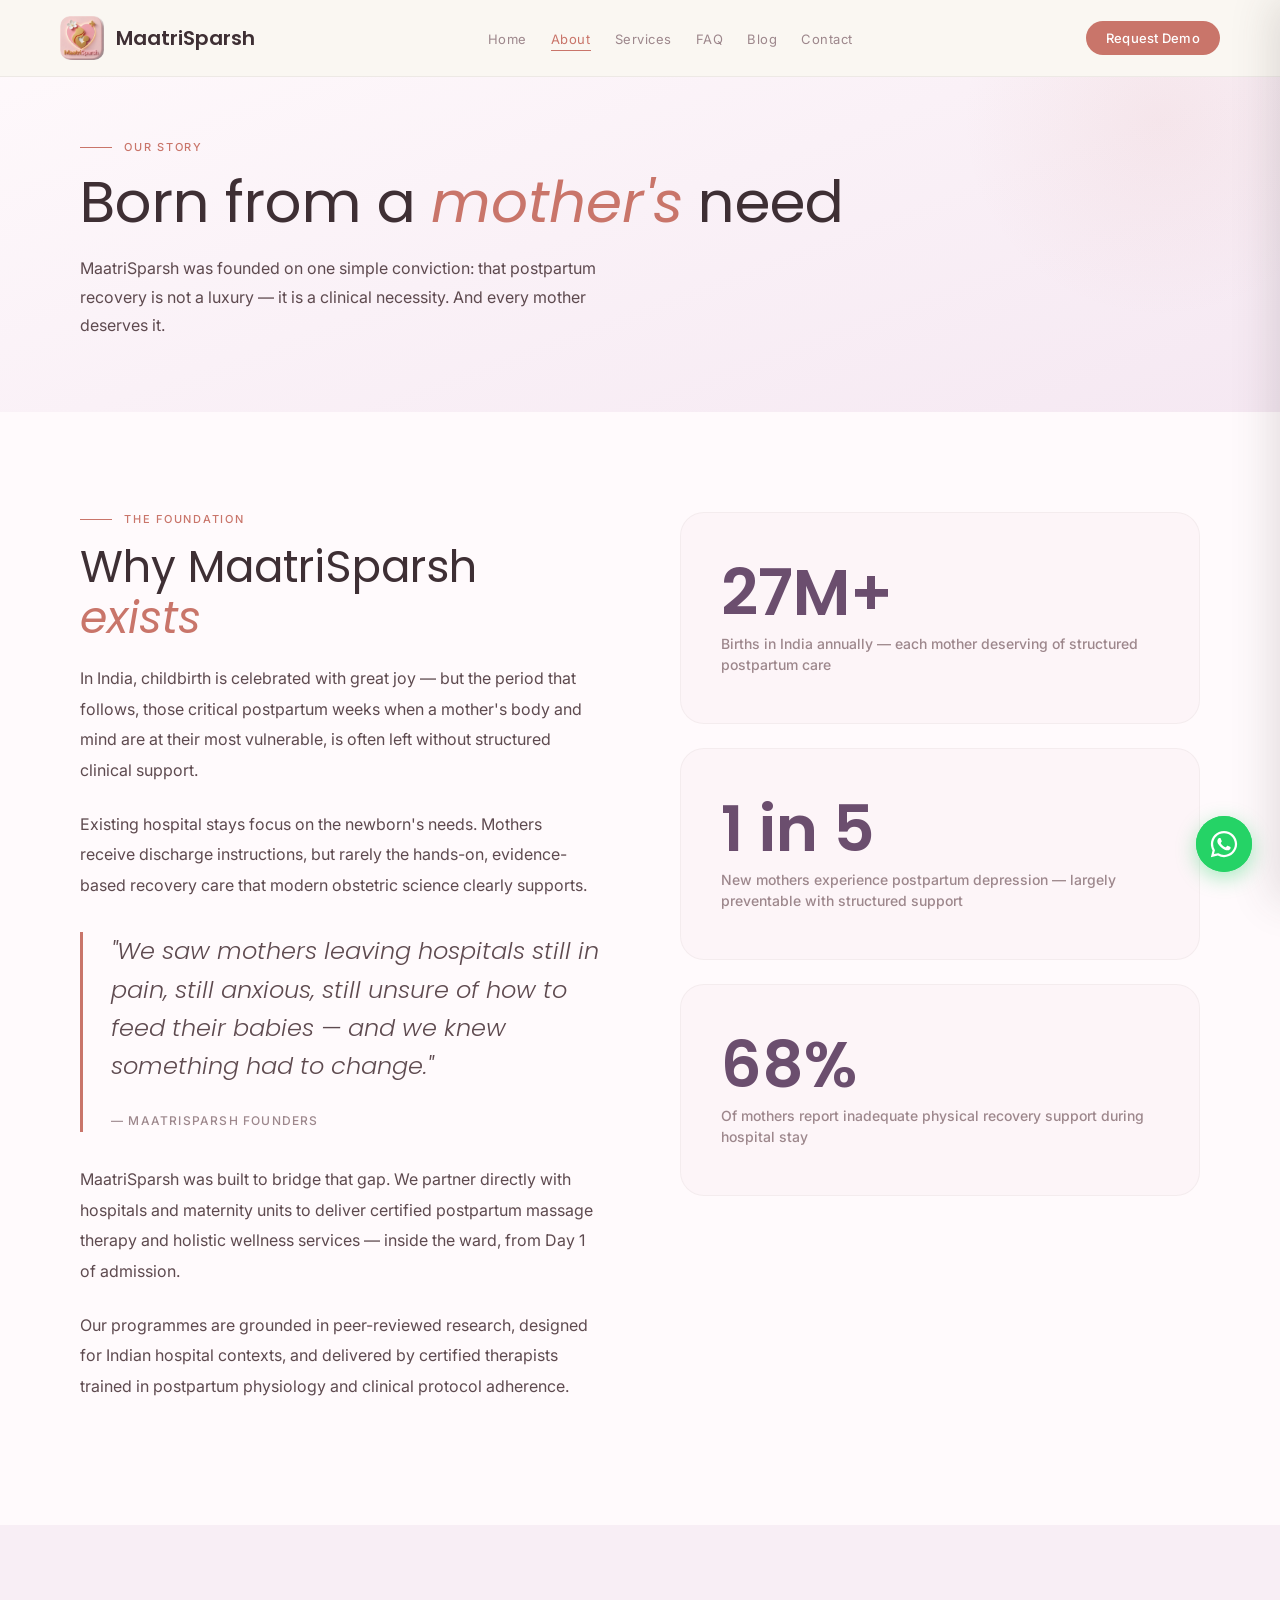
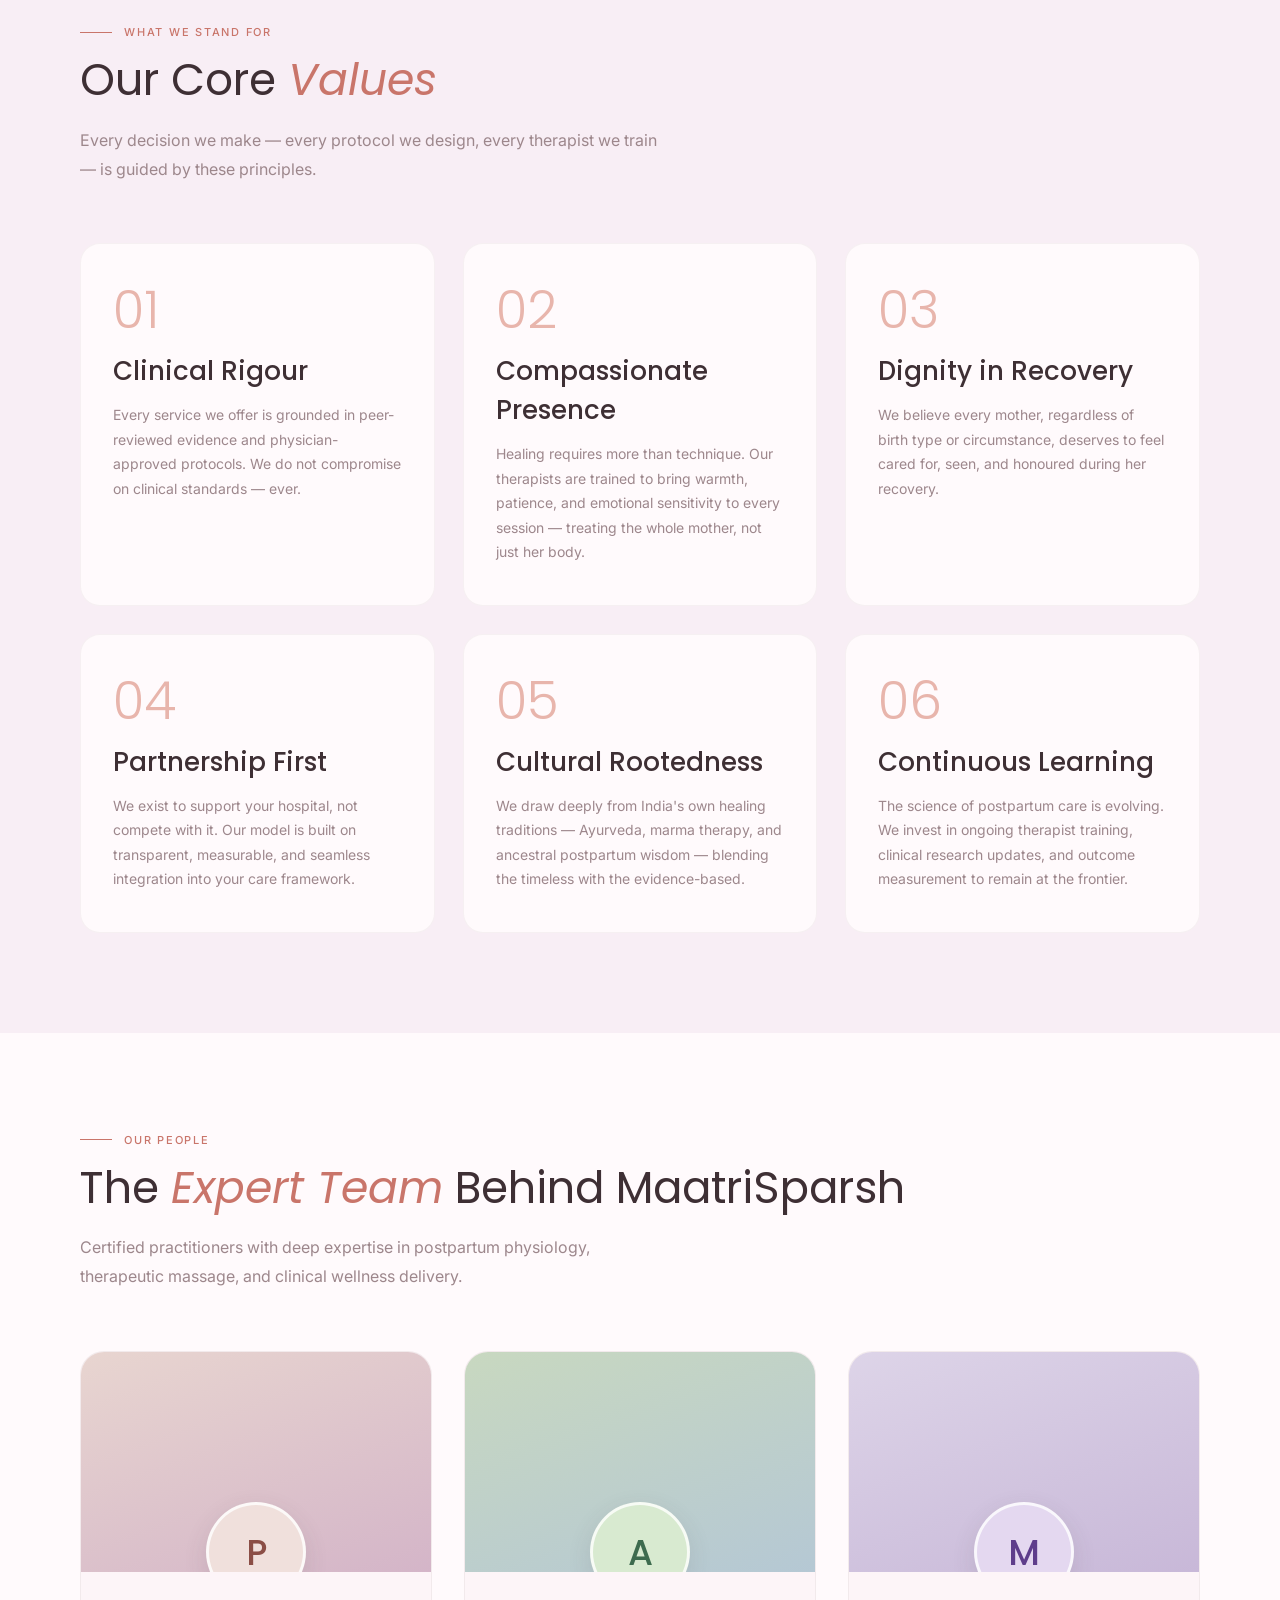
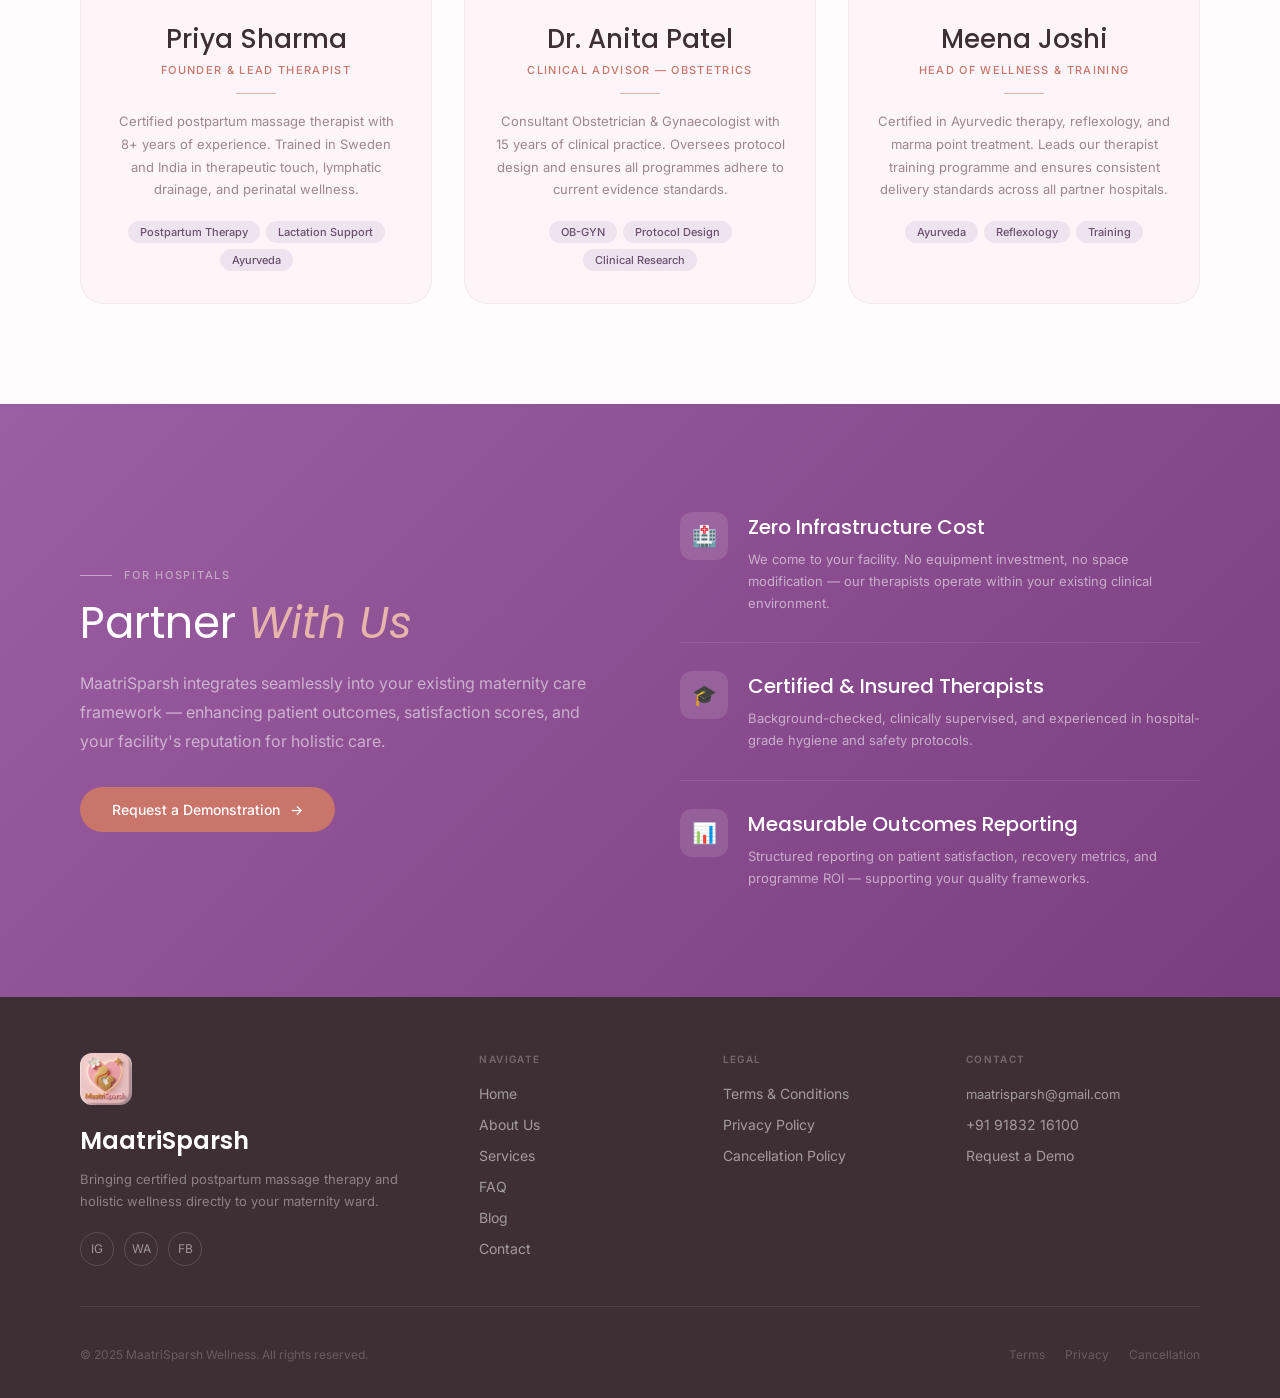
==== commit 73efcff2: "Improve readability, add favicon, and wire social links" ====
--- a/about.html
+++ b/about.html
@@ -5,8 +5,9 @@
 <meta name="viewport" content="width=device-width, initial-scale=1.0">
 <meta name="description" content="About MaatriSparsh — our story, our vision, and the team dedicated to postpartum healing.">
 <title>About — MaatriSparsh</title>
-<link href="https://fonts.googleapis.com/css2?family=Playfair+Display:ital,wght@0,400;0,500;0,600;1,400;1,500&family=Nunito+Sans:wght@300;400;500;600&display=swap" rel="stylesheet">
+<link href="https://fonts.googleapis.com/css2?family=Inter:wght@300;400;500;600;700&family=Poppins:wght@400;500;600;700&display=swap" rel="stylesheet">
 <link rel="stylesheet" href="shared.css">
+<link rel="icon" type="image/jpeg" href="images/logo.jpg">
 <style>
   /* ─── STORY ─── */
   .story-section {
@@ -28,7 +29,7 @@
   }
 
   .story-quote-text {
-    font-family: 'Playfair Display', serif;
+    font-family: 'Poppins', sans-serif;
     font-size: 24px;
     font-style: italic;
     font-weight: 300;
@@ -59,7 +60,7 @@
   }
 
   .aside-num {
-    font-family: 'Playfair Display', serif;
+    font-family: 'Poppins', sans-serif;
     font-size: 64px;
     font-weight: 600;
     color: var(--plum);
@@ -97,7 +98,7 @@
   .value-card:hover { transform: translateY(-6px); box-shadow: 0 20px 40px rgba(107,78,110,0.1); }
 
   .value-num {
-    font-family: 'Playfair Display', serif;
+    font-family: 'Poppins', sans-serif;
     font-size: 52px;
     font-weight: 300;
     color: var(--rose-mid);
@@ -106,7 +107,7 @@
   }
 
   .value-title {
-    font-family: 'Playfair Display', serif;
+    font-family: 'Poppins', sans-serif;
     font-size: 26px;
     font-weight: 500;
     color: var(--ink);
@@ -161,7 +162,7 @@
     display: flex;
     align-items: center;
     justify-content: center;
-    font-family: 'Playfair Display', serif;
+    font-family: 'Poppins', sans-serif;
     font-size: 36px;
     font-weight: 500;
     position: absolute;
@@ -178,7 +179,7 @@
   .team-card-body { padding: 48px 28px 32px; text-align: center; }
 
   .team-name {
-    font-family: 'Playfair Display', serif;
+    font-family: 'Poppins', sans-serif;
     font-size: 26px;
     font-weight: 500;
     color: var(--ink);
@@ -254,7 +255,7 @@
   }
 
   .partner-title {
-    font-family: 'Playfair Display', serif;
+    font-family: 'Poppins', sans-serif;
     font-size: 20px;
     font-weight: 500;
     color: white;
--- a/shared.css
+++ b/shared.css
@@ -1,5 +1,5 @@
 /* ─── MAATRISPARSH SHARED STYLES ─── */
-@import url('https://fonts.googleapis.com/css2?family=Playfair+Display:ital,wght@0,400;0,500;0,600;1,400;1,500&family=Nunito+Sans:wght@300;400;500;600&display=swap');
+@import url('https://fonts.googleapis.com/css2?family=Inter:wght@300;400;500;600;700&family=Poppins:wght@400;500;600;700&display=swap');
 
 *, *::before, *::after { box-sizing: border-box; margin: 0; padding: 0; }
 
@@ -24,7 +24,7 @@
 html { scroll-behavior: smooth; }
 
 body {
-  font-family: 'Nunito Sans', sans-serif;
+  font-family: 'Inter', sans-serif;
   background: var(--cream);
   color: var(--ink);
   overflow-x: hidden;
@@ -69,7 +69,7 @@
 }
 
 .nav-brand-name {
-  font-family: 'Playfair Display', serif;
+  font-family: 'Poppins', sans-serif;
   font-size: 20px;
   font-weight: 600;
   color: var(--ink);
@@ -305,7 +305,7 @@
 }
 
 .page-hero h1 {
-  font-family: 'Playfair Display', serif;
+  font-family: 'Poppins', sans-serif;
   font-size: 58px;
   font-weight: 400;
   line-height: 1.1;
@@ -349,7 +349,7 @@
 }
 
 .section-heading {
-  font-family: 'Playfair Display', serif;
+  font-family: 'Poppins', sans-serif;
   font-size: 44px;
   font-weight: 400;
   line-height: 1.15;
@@ -384,7 +384,7 @@
 }
 
 .footer-brand-name {
-  font-family: 'Playfair Display', serif;
+  font-family: 'Poppins', sans-serif;
   font-size: 24px;
   font-weight: 600;
   color: white;
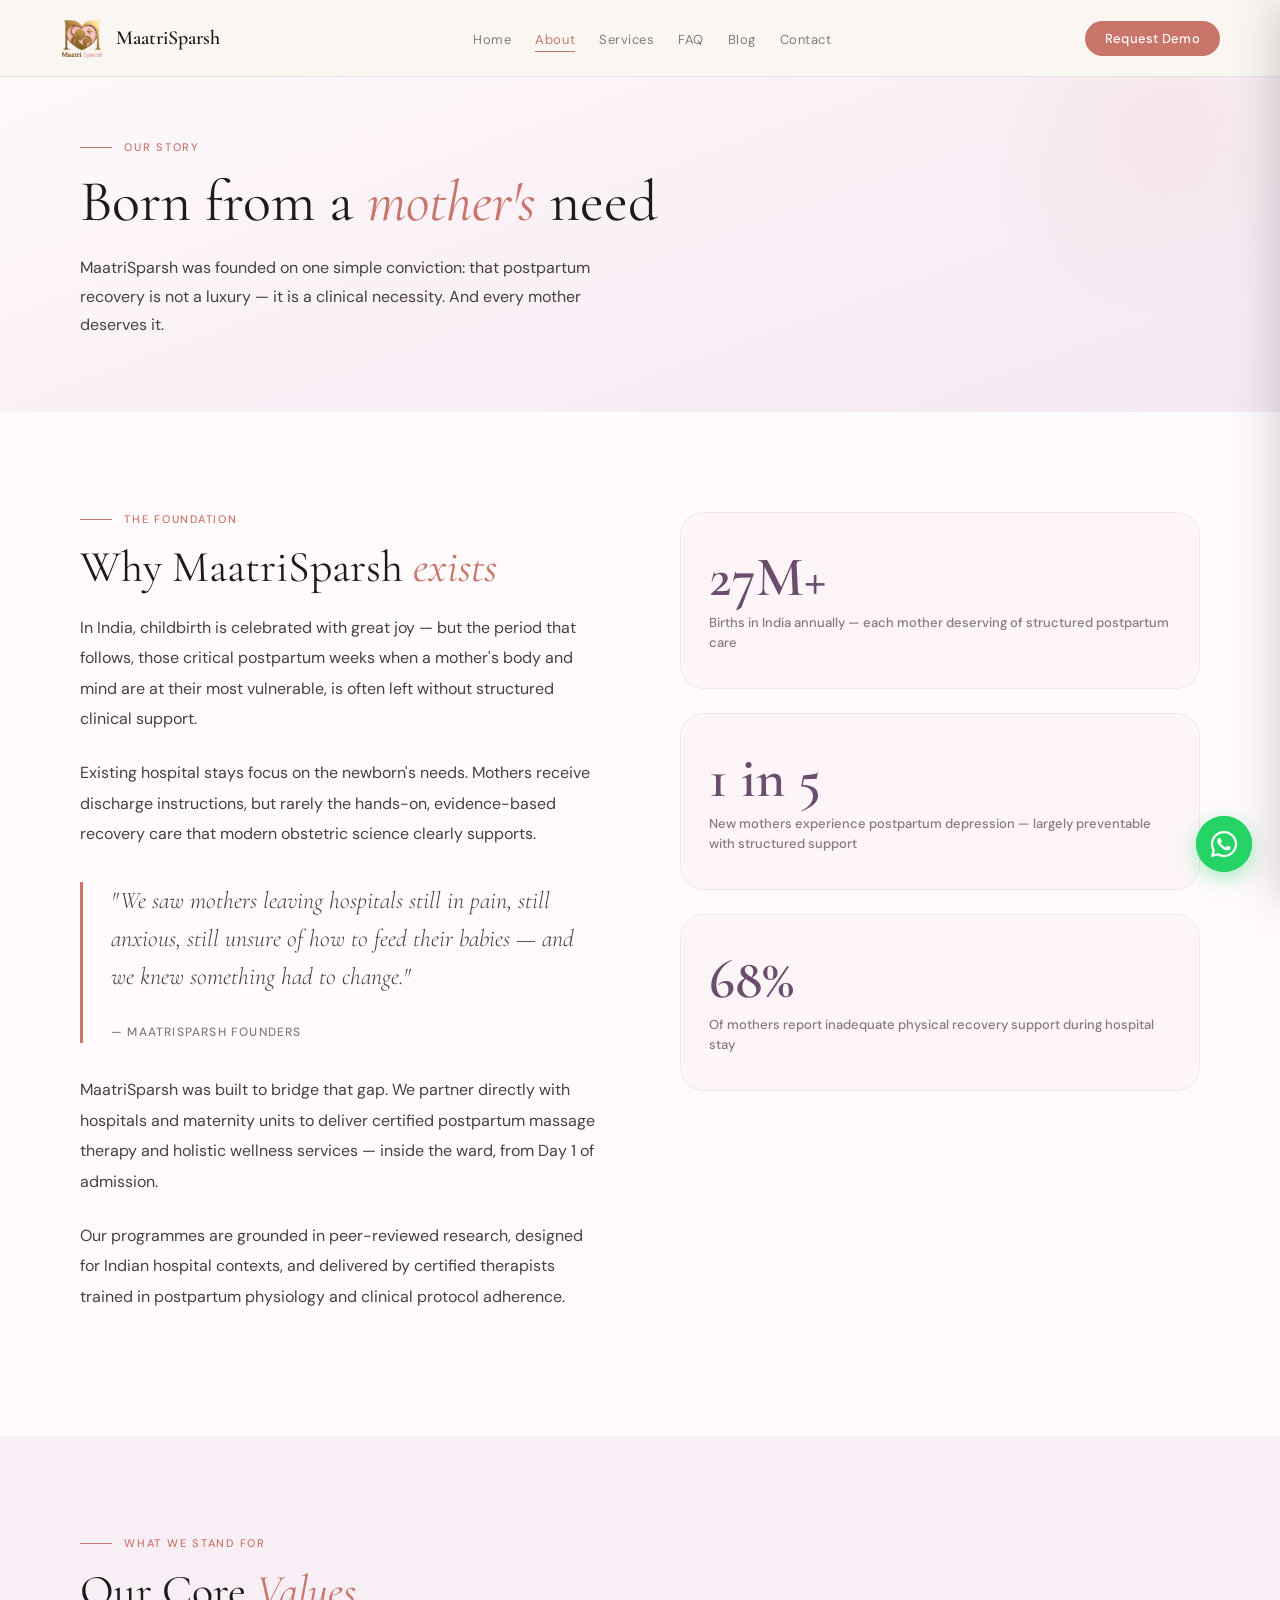
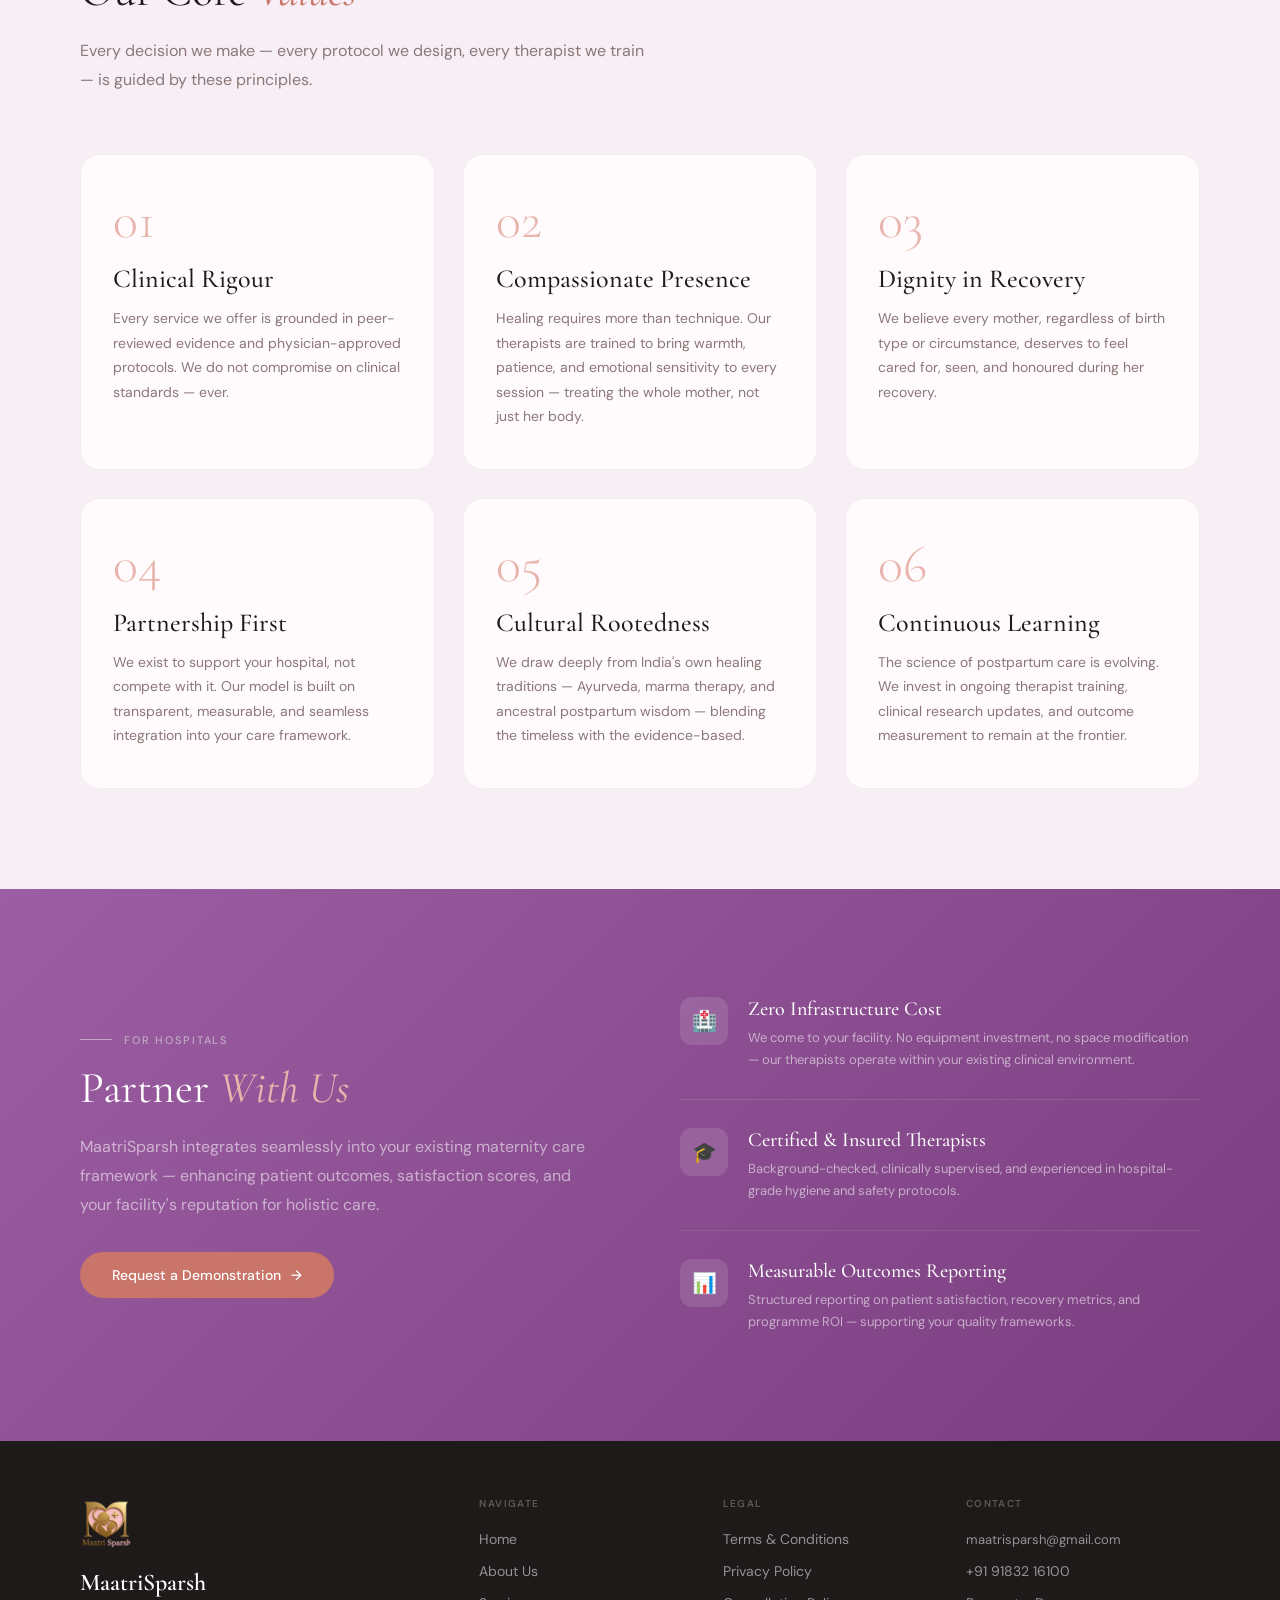
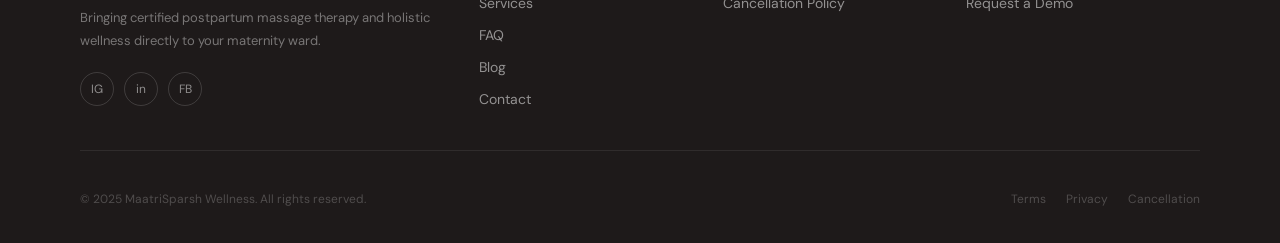
==== commit d3feea7f: "cahnging on 26-04, added page sandeep sent, and other  changes u" ====
--- a/about.html
+++ b/about.html
@@ -3,11 +3,11 @@
 <head>
 <meta charset="UTF-8">
 <meta name="viewport" content="width=device-width, initial-scale=1.0">
+<meta name="keywords" content="MaatriSparsh about, postpartum wellness startup India, hospital partnership programme">
 <meta name="description" content="About MaatriSparsh — our story, our vision, and the team dedicated to postpartum healing.">
 <title>About — MaatriSparsh</title>
-<link href="https://fonts.googleapis.com/css2?family=Inter:wght@300;400;500;600;700&family=Poppins:wght@400;500;600;700&display=swap" rel="stylesheet">
+<link href="https://fonts.googleapis.com/css2?family=Cormorant+Garamond:ital,wght@0,300;0,400;0,500;0,600;1,300;1,400&family=DM+Sans:wght@300;400;500&display=swap" rel="stylesheet">
 <link rel="stylesheet" href="shared.css">
-<link rel="icon" type="image/jpeg" href="images/logo.jpg">
 <style>
   /* ─── STORY ─── */
   .story-section {
@@ -29,7 +29,7 @@
   }
 
   .story-quote-text {
-    font-family: 'Poppins', sans-serif;
+    font-family: 'Cormorant Garamond', serif;
     font-size: 24px;
     font-style: italic;
     font-weight: 300;
@@ -54,14 +54,14 @@
   .story-aside-card {
     background: var(--cream);
     border-radius: 24px;
-    padding: 48px 40px;
-    border: 1px solid rgba(74,63,63,0.05);
+    padding: 36px 28px;
+    border: 1px solid rgba(0,0,0,0.05);
     margin-bottom: 24px;
   }
 
   .aside-num {
-    font-family: 'Poppins', sans-serif;
-    font-size: 64px;
+    font-family: 'Cormorant Garamond', serif;
+    font-size: 56px;
     font-weight: 600;
     color: var(--plum);
     line-height: 1;
@@ -69,7 +69,7 @@
   }
 
   .aside-label {
-    font-size: 14px;
+    font-size: 13px;
     color: var(--ink-muted);
     line-height: 1.5;
     font-weight: 500;
@@ -92,13 +92,13 @@
     background: var(--warm-white);
     border-radius: 20px;
     padding: 40px 32px;
-    border: 1px solid rgba(74,63,63,0.05);
+    border: 1px solid rgba(0,0,0,0.05);
     transition: all 0.4s cubic-bezier(0.34, 1.56, 0.64, 1);
   }
   .value-card:hover { transform: translateY(-6px); box-shadow: 0 20px 40px rgba(107,78,110,0.1); }
 
   .value-num {
-    font-family: 'Poppins', sans-serif;
+    font-family: 'Cormorant Garamond', serif;
     font-size: 52px;
     font-weight: 300;
     color: var(--rose-mid);
@@ -107,7 +107,7 @@
   }
 
   .value-title {
-    font-family: 'Poppins', sans-serif;
+    font-family: 'Cormorant Garamond', serif;
     font-size: 26px;
     font-weight: 500;
     color: var(--ink);
@@ -137,7 +137,7 @@
     border-radius: 24px;
     overflow: hidden;
     background: var(--cream);
-    border: 1px solid rgba(74,63,63,0.06);
+    border: 1px solid rgba(0,0,0,0.06);
     transition: all 0.4s cubic-bezier(0.34, 1.56, 0.64, 1);
   }
   .team-card:hover { transform: translateY(-8px); box-shadow: 0 24px 48px rgba(107,78,110,0.14); border-color: var(--plum-mid); }
@@ -162,14 +162,14 @@
     display: flex;
     align-items: center;
     justify-content: center;
-    font-family: 'Poppins', sans-serif;
+    font-family: 'Cormorant Garamond', serif;
     font-size: 36px;
     font-weight: 500;
     position: absolute;
     bottom: -30px; left: 50%;
     transform: translateX(-50%);
     z-index: 2;
-    box-shadow: 0 8px 24px rgba(74,63,63,0.12);
+    box-shadow: 0 8px 24px rgba(0,0,0,0.12);
   }
 
   .card-1 .team-avatar { background: #F0E0DC; color: #8B4E46; }
@@ -179,7 +179,7 @@
   .team-card-body { padding: 48px 28px 32px; text-align: center; }
 
   .team-name {
-    font-family: 'Poppins', sans-serif;
+    font-family: 'Cormorant Garamond', serif;
     font-size: 26px;
     font-weight: 500;
     color: var(--ink);
@@ -255,7 +255,7 @@
   }
 
   .partner-title {
-    font-family: 'Poppins', sans-serif;
+    font-family: 'Cormorant Garamond', serif;
     font-size: 20px;
     font-weight: 500;
     color: white;
@@ -269,20 +269,41 @@
   }
 
   @media (max-width: 900px) {
-    .story-section { grid-template-columns: 1fr; gap: 40px; }
-    .story-aside { position: static; }
-    .values-grid { grid-template-columns: 1fr; }
-    .team-grid { grid-template-columns: 1fr; }
-    .partnership-strip { grid-template-columns: 1fr; padding: 60px 32px; }
+    .story-section { grid-template-columns: 1fr; gap: 36px; padding: 56px 24px; }
+    .story-aside { position: static; display: grid; grid-template-columns: 1fr 1fr; gap: 16px; }
+    .story-aside-card { margin-bottom: 0; }
+    .values-section { padding: 56px 24px; }
+    .values-grid { grid-template-columns: 1fr 1fr; gap: 16px; }
+    .team-section { padding: 56px 24px; }
+    .team-grid { grid-template-columns: 1fr; gap: 20px; }
+    .partnership-strip { grid-template-columns: 1fr; padding: 56px 24px; gap: 40px; }
   }
 
   @media (max-width: 600px) {
-    .story-section { padding: 56px 20px; }
-    .values-section { padding: 56px 20px; }
-    .team-section { padding: 56px 20px; }
-    .partnership-strip { padding: 56px 20px; gap: 40px; }
+    .story-section { padding: 48px 16px; gap: 28px; }
+    .story-aside { grid-template-columns: 1fr; }
+    .story-aside-card { padding: 28px 20px; }
+    .aside-num { font-size: 48px; }
+    .story-body { font-size: 14px; }
+    .story-quote-text { font-size: 18px; }
+    .values-section { padding: 48px 16px; }
+    .values-grid { grid-template-columns: 1fr; gap: 12px; }
+    .value-card { padding: 28px 20px; }
+    .value-num { font-size: 40px; }
+    .value-title { font-size: 22px; }
+    .team-section { padding: 48px 16px; }
+    .team-grid { gap: 16px; }
+    .team-card-top { height: 160px; }
+    .team-card-body { padding: 44px 20px 28px; }
+    .team-name { font-size: 22px; }
+    .team-bio { font-size: 13px; }
+    .partnership-strip { padding: 48px 16px; gap: 32px; }
+    .partner-feature { grid-template-columns: 40px 1fr; gap: 14px; padding: 20px 0; }
+    .partner-icon { width: 40px; height: 40px; font-size: 17px; }
+    .partner-title { font-size: 18px; }
   }
 </style>
+<link rel="icon" type="image/svg+xml" href="favicon.svg">
 </head>
 <body data-page="about">
 
@@ -368,7 +389,7 @@
 </section>
 
 <!-- TEAM -->
-<section class="team-section">
+<!-- <section class="team-section">
   <div class="section-label reveal">Our People</div>
   <h2 class="section-heading reveal">The <em>Expert Team</em> Behind MaatriSparsh</h2>
   <p class="section-lead reveal">Certified practitioners with deep expertise in postpartum physiology, therapeutic massage, and clinical wellness delivery.</p>
@@ -425,7 +446,7 @@
       </div>
     </div>
   </div>
-</section>
+</section> -->
 
 <!-- PARTNERSHIP STRIP -->
 <section class="partnership-strip" style="padding: 80px;">
--- a/shared.css
+++ b/shared.css
@@ -1,5 +1,5 @@
 /* ─── MAATRISPARSH SHARED STYLES ─── */
-@import url('https://fonts.googleapis.com/css2?family=Inter:wght@300;400;500;600;700&family=Poppins:wght@400;500;600;700&display=swap');
+@import url('https://fonts.googleapis.com/css2?family=Cormorant+Garamond:ital,wght@0,300;0,400;0,500;0,600;1,300;1,400&family=DM+Sans:wght@300;400;500&display=swap');
 
 *, *::before, *::after { box-sizing: border-box; margin: 0; padding: 0; }
 
@@ -12,9 +12,9 @@
   --plum-mid: #C2A8C5;
   --cream: #FDF5F8;
   --warm-white: #FFFAFC;
-  --ink: #3E2F34;
-  --ink-soft: #5E4A4F;
-  --ink-muted: #9D878C;
+  --ink: #1E1A1A;
+  --ink-soft: #4A3F3F;
+  --ink-muted: #8A7878;
   --gold: #B8956A;
   --gold-light: #F5EDD9;
   --green-soft: #4E7A5F;
@@ -24,7 +24,7 @@
 html { scroll-behavior: smooth; }
 
 body {
-  font-family: 'Inter', sans-serif;
+  font-family: 'DM Sans', sans-serif;
   background: var(--cream);
   color: var(--ink);
   overflow-x: hidden;
@@ -45,7 +45,7 @@
   background: rgba(250,247,242,0.96);
   backdrop-filter: blur(14px);
   -webkit-backdrop-filter: blur(14px);
-  border-bottom: 1px solid rgba(74,63,63,0.07);
+  border-bottom: 1px solid rgba(0,0,0,0.07);
   animation: navSlide 0.5s 0.1s both;
 }
 
@@ -69,7 +69,7 @@
 }
 
 .nav-brand-name {
-  font-family: 'Poppins', sans-serif;
+  font-family: 'Cormorant Garamond', serif;
   font-size: 20px;
   font-weight: 600;
   color: var(--ink);
@@ -176,7 +176,7 @@
   z-index: 200;
   transform: translateX(100%);
   transition: transform 0.35s cubic-bezier(0.4,0,0.2,1);
-  box-shadow: -8px 0 40px rgba(74,63,63,0.15);
+  box-shadow: -8px 0 40px rgba(0,0,0,0.15);
   display: flex;
   flex-direction: column;
 }
@@ -195,7 +195,7 @@
   align-self: flex-end;
   width: 36px; height: 36px;
   border-radius: 50%;
-  border: 1px solid rgba(74,63,63,0.12);
+  border: 1px solid rgba(0,0,0,0.12);
   background: none;
   font-size: 15px;
   color: var(--ink-muted);
@@ -209,7 +209,7 @@
 
 .mobile-drawer-brand {
   padding-bottom: 20px;
-  border-bottom: 1px solid rgba(74,63,63,0.07);
+  border-bottom: 1px solid rgba(0,0,0,0.07);
   margin-bottom: 12px;
 }
 
@@ -243,7 +243,7 @@
   flex-direction: column;
   gap: 10px;
   padding-top: 20px;
-  border-top: 1px solid rgba(74,63,63,0.07);
+  border-top: 1px solid rgba(0,0,0,0.07);
   margin-top: 16px;
 }
 
@@ -305,7 +305,7 @@
 }
 
 .page-hero h1 {
-  font-family: 'Poppins', sans-serif;
+  font-family: 'Cormorant Garamond', serif;
   font-size: 58px;
   font-weight: 400;
   line-height: 1.1;
@@ -349,7 +349,7 @@
 }
 
 .section-heading {
-  font-family: 'Poppins', sans-serif;
+  font-family: 'Cormorant Garamond', serif;
   font-size: 44px;
   font-weight: 400;
   line-height: 1.15;
@@ -384,7 +384,7 @@
 }
 
 .footer-brand-name {
-  font-family: 'Poppins', sans-serif;
+  font-family: 'Cormorant Garamond', serif;
   font-size: 24px;
   font-weight: 600;
   color: white;
@@ -489,13 +489,13 @@
 
 .wa-tooltip {
   background: var(--warm-white);
-  border: 1px solid rgba(74,63,63,0.08);
+  border: 1px solid rgba(0,0,0,0.08);
   border-radius: 12px;
   padding: 10px 14px;
   font-size: 13px;
   color: var(--ink-soft);
   white-space: nowrap;
-  box-shadow: 0 8px 24px rgba(74,63,63,0.10);
+  box-shadow: 0 8px 24px rgba(0,0,0,0.10);
   opacity: 0;
   transform: translateX(10px);
   transition: opacity 0.3s, transform 0.3s;
@@ -607,4 +607,4 @@
   .wa-tooltip { display: none; }
   .wa-btn { width: 50px; height: 50px; }
   .wa-btn svg { width: 26px; height: 26px; }
-}+}
